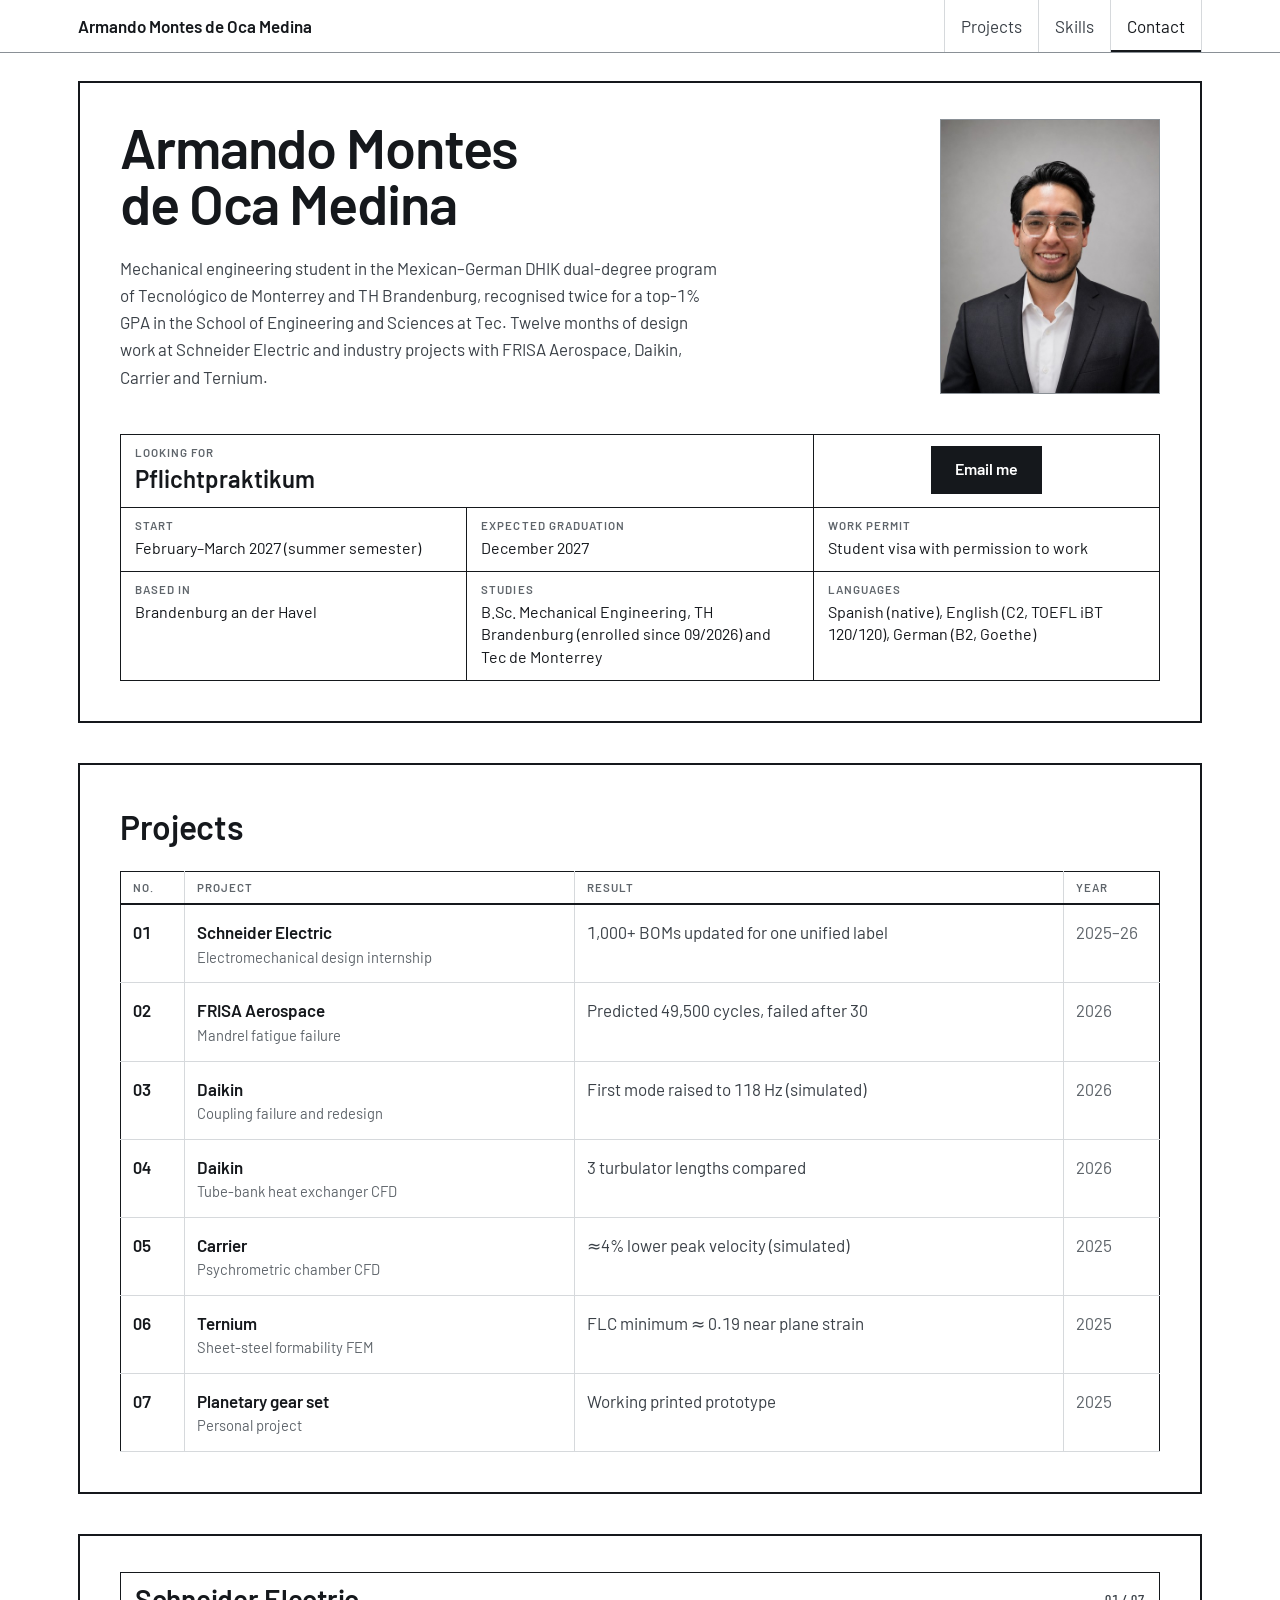
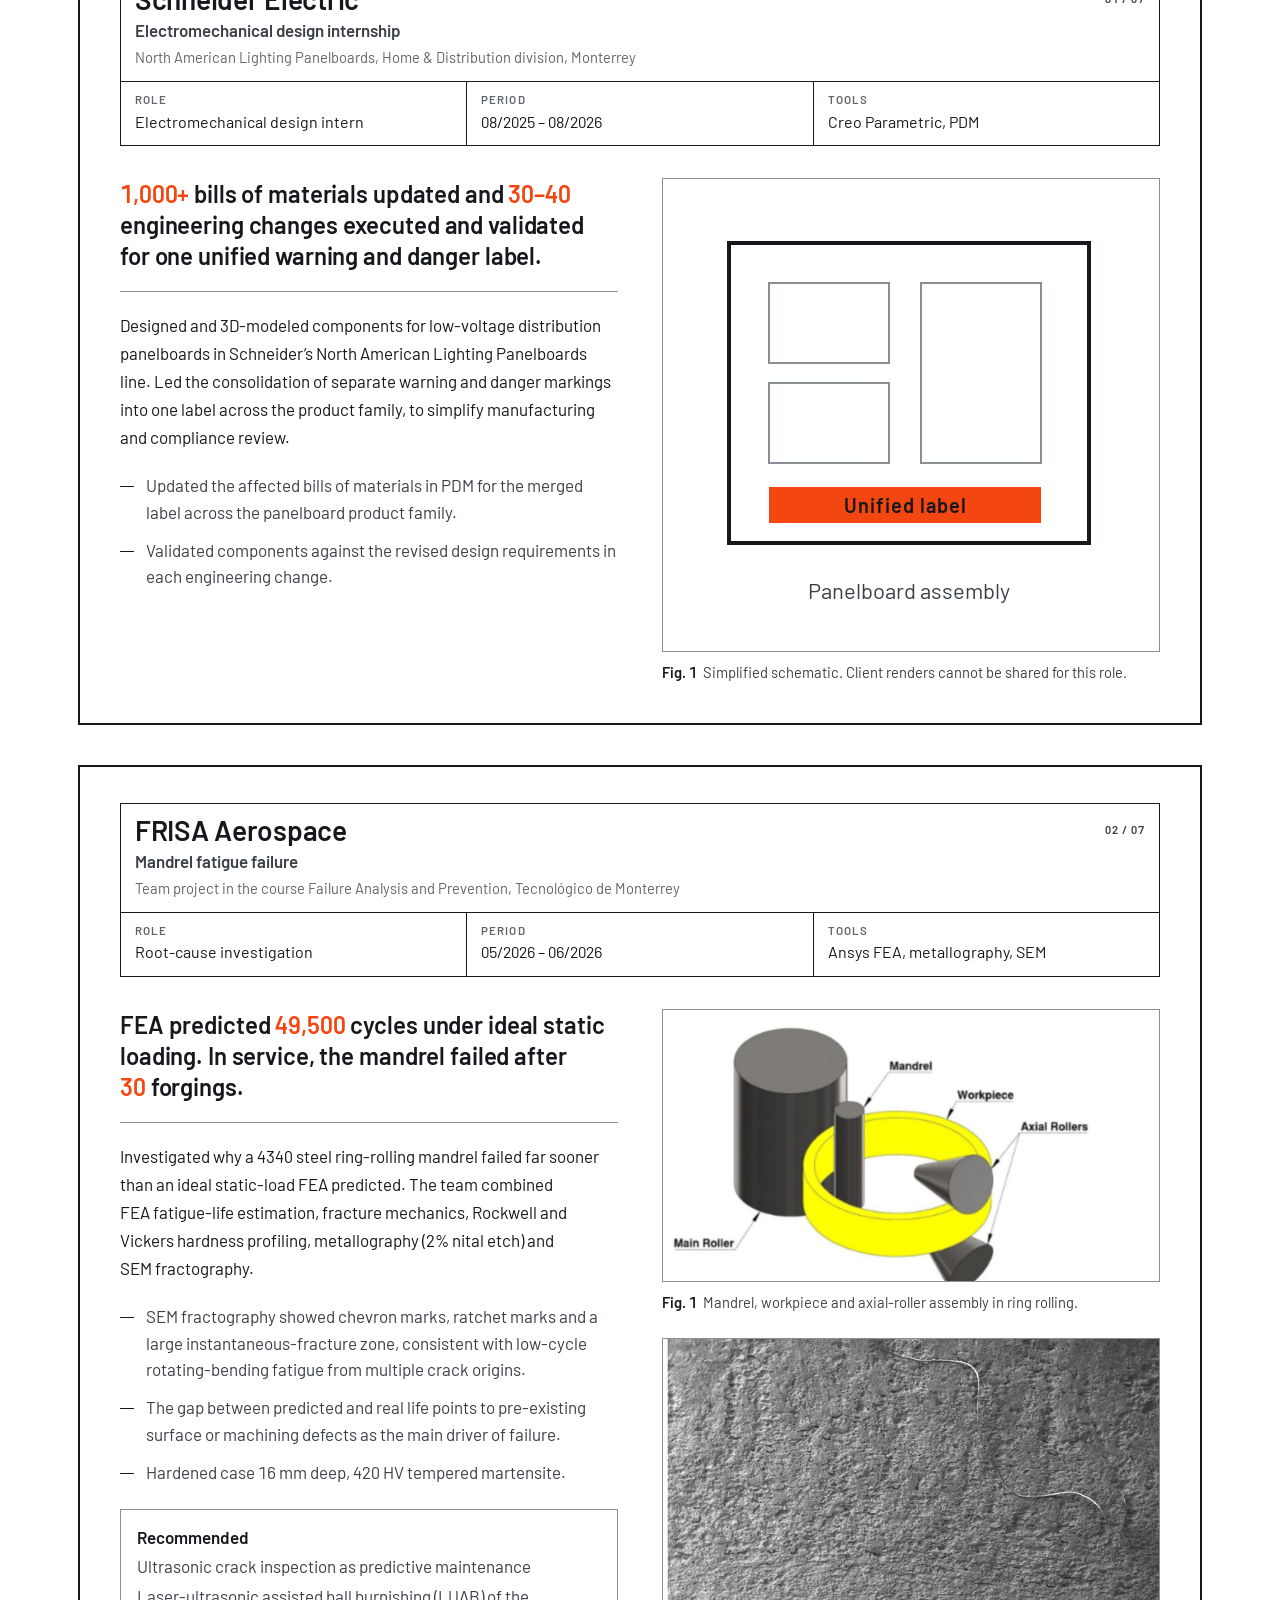
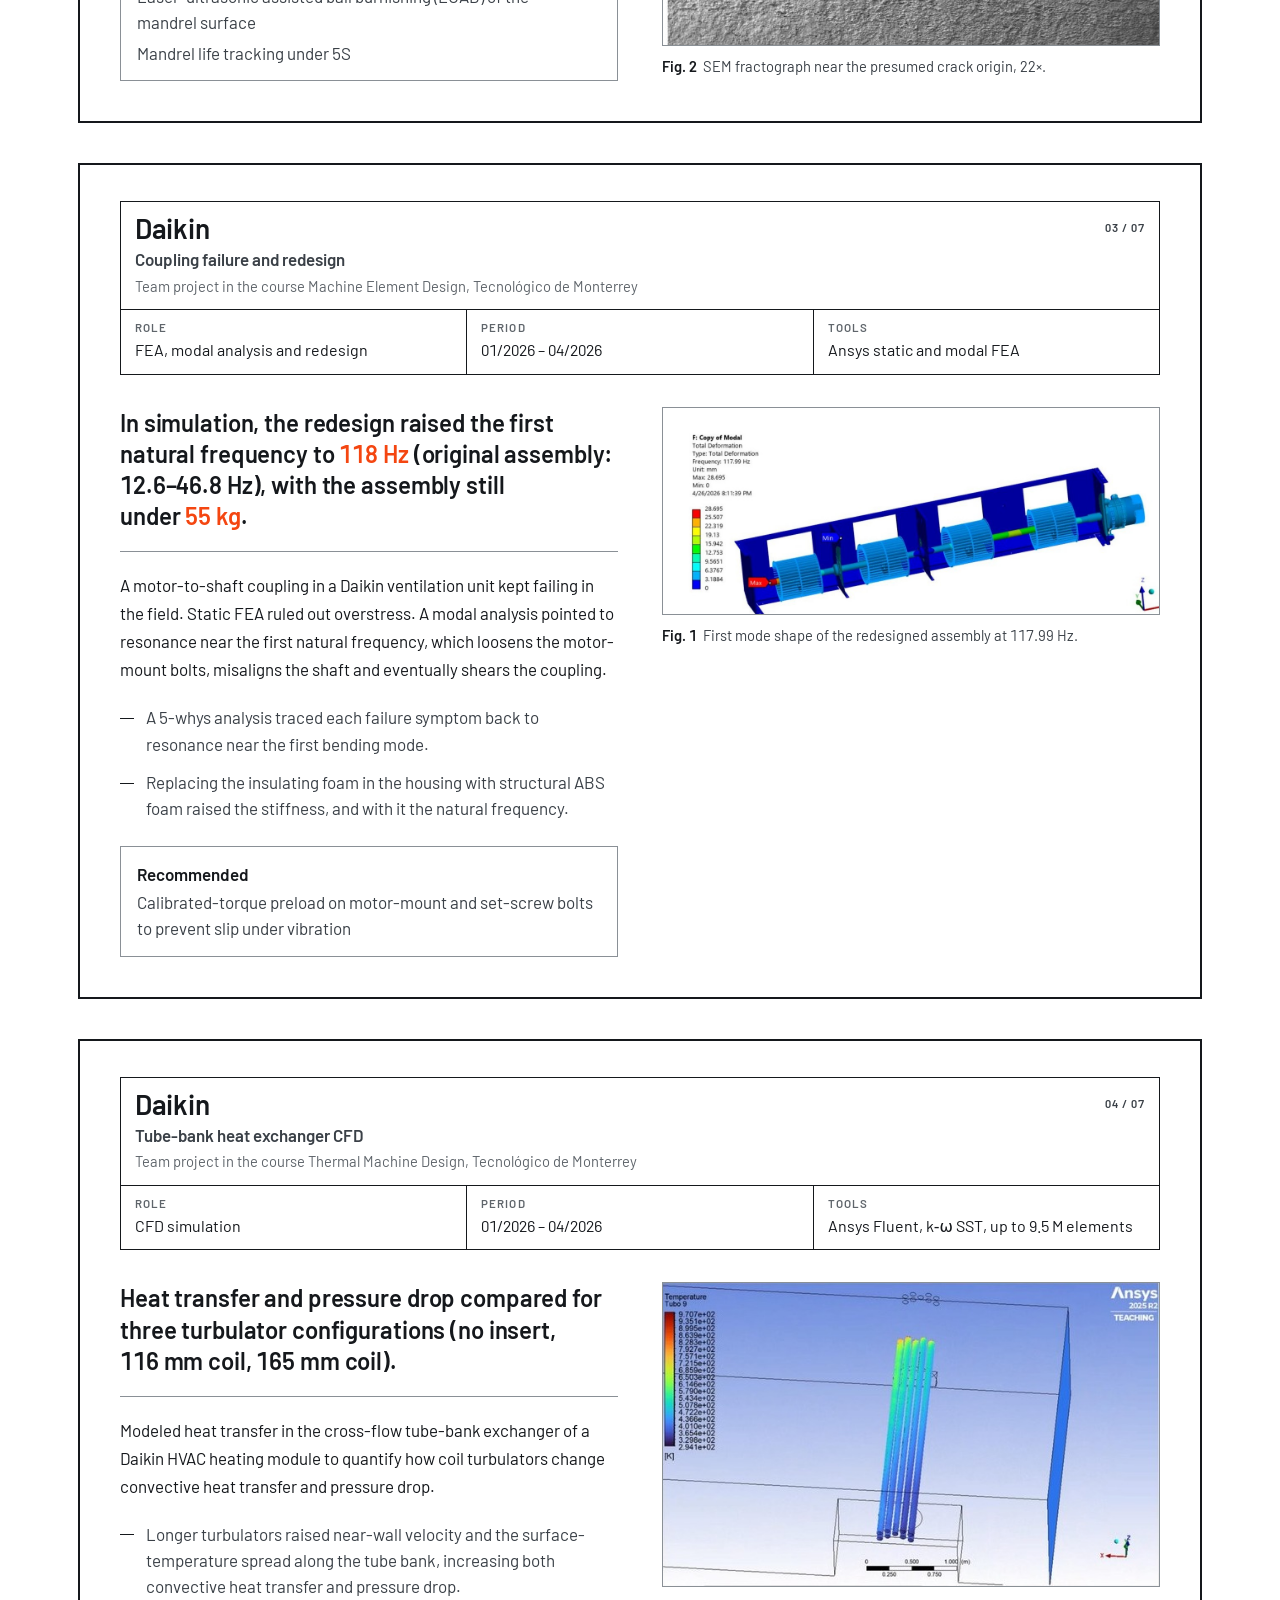
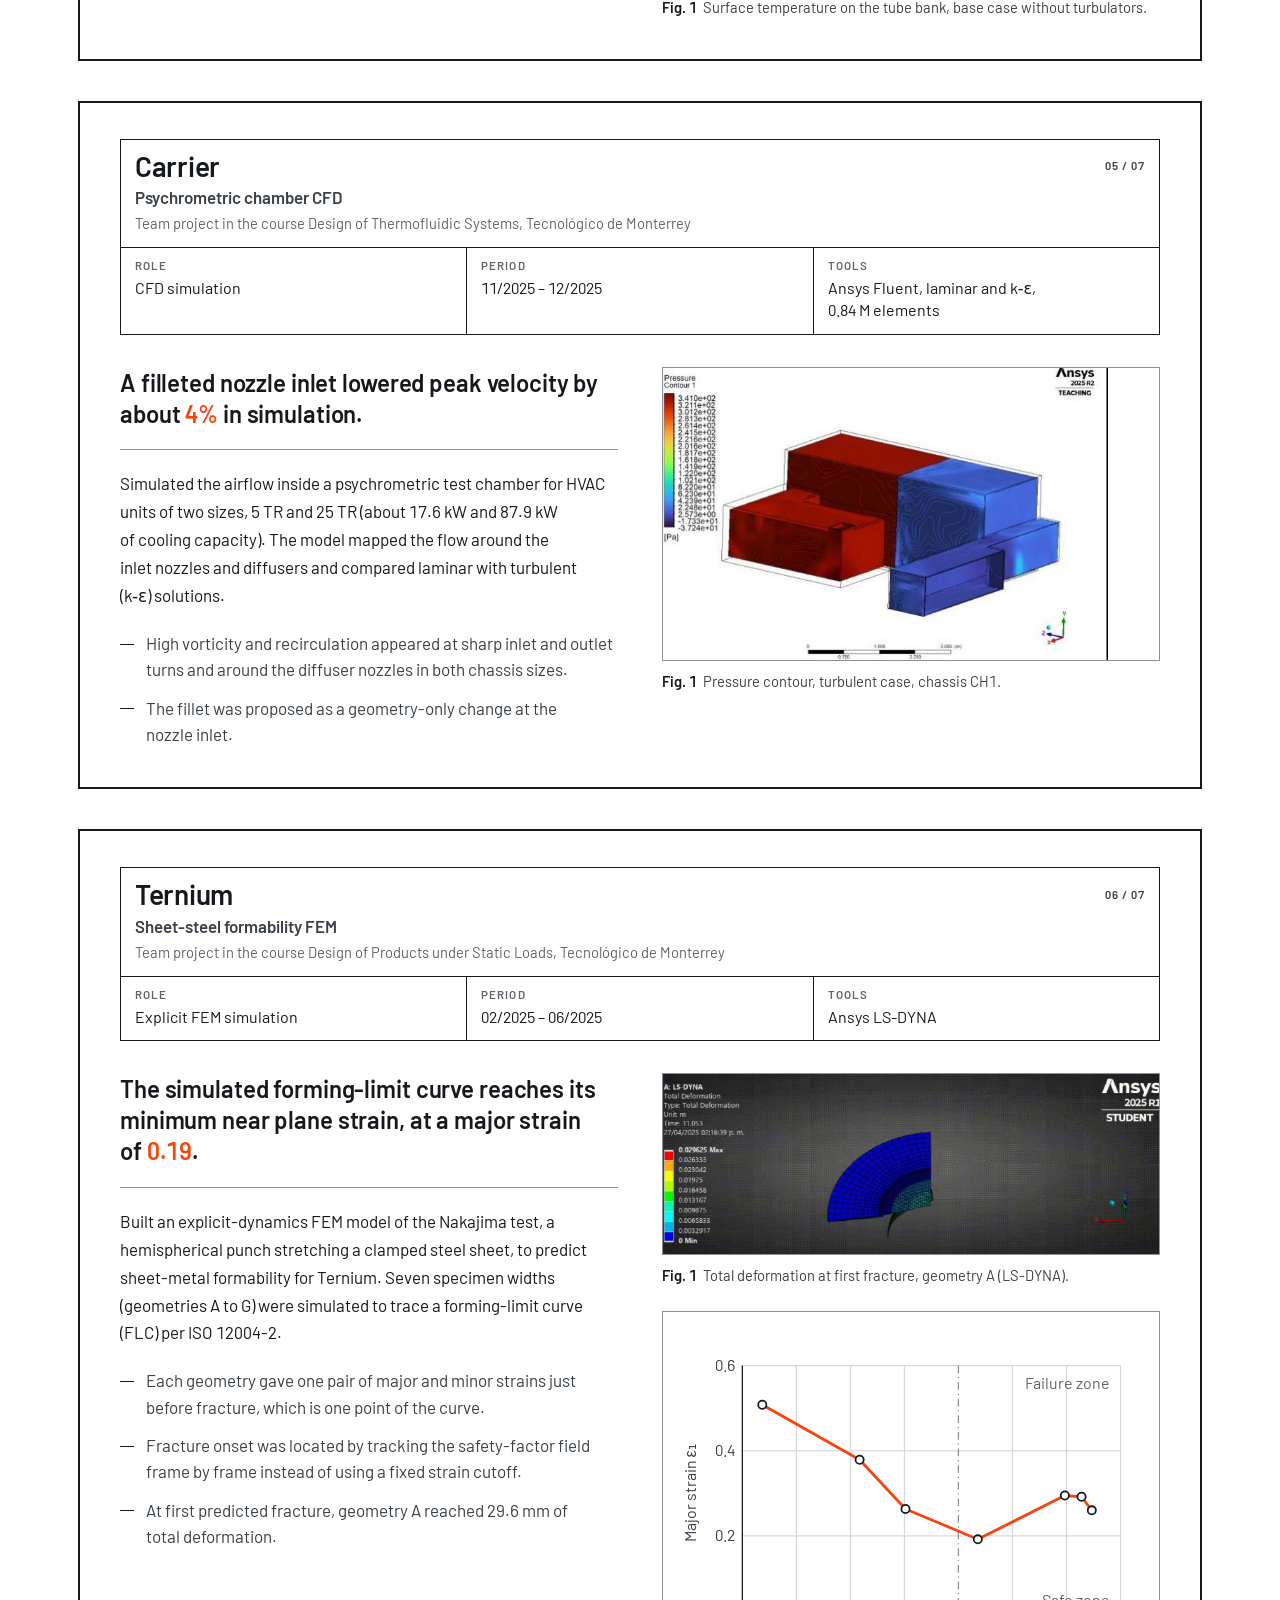
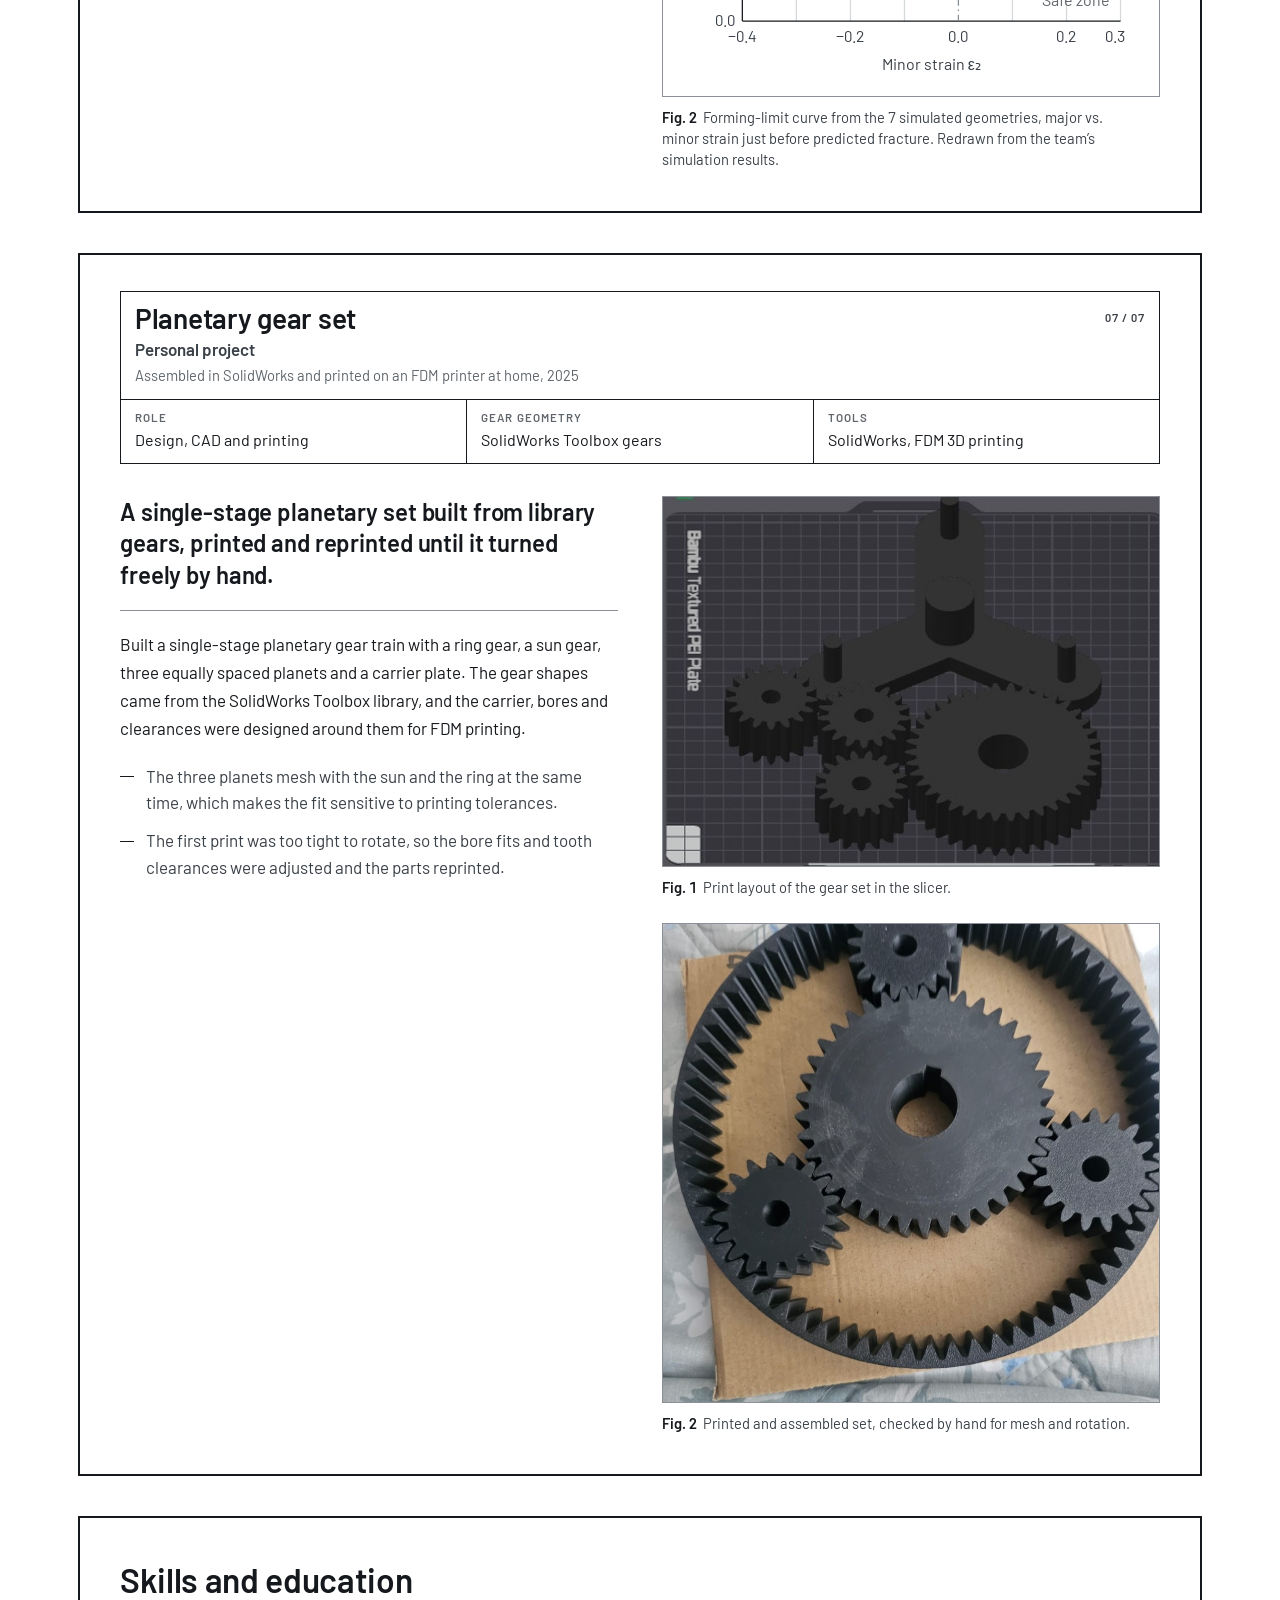
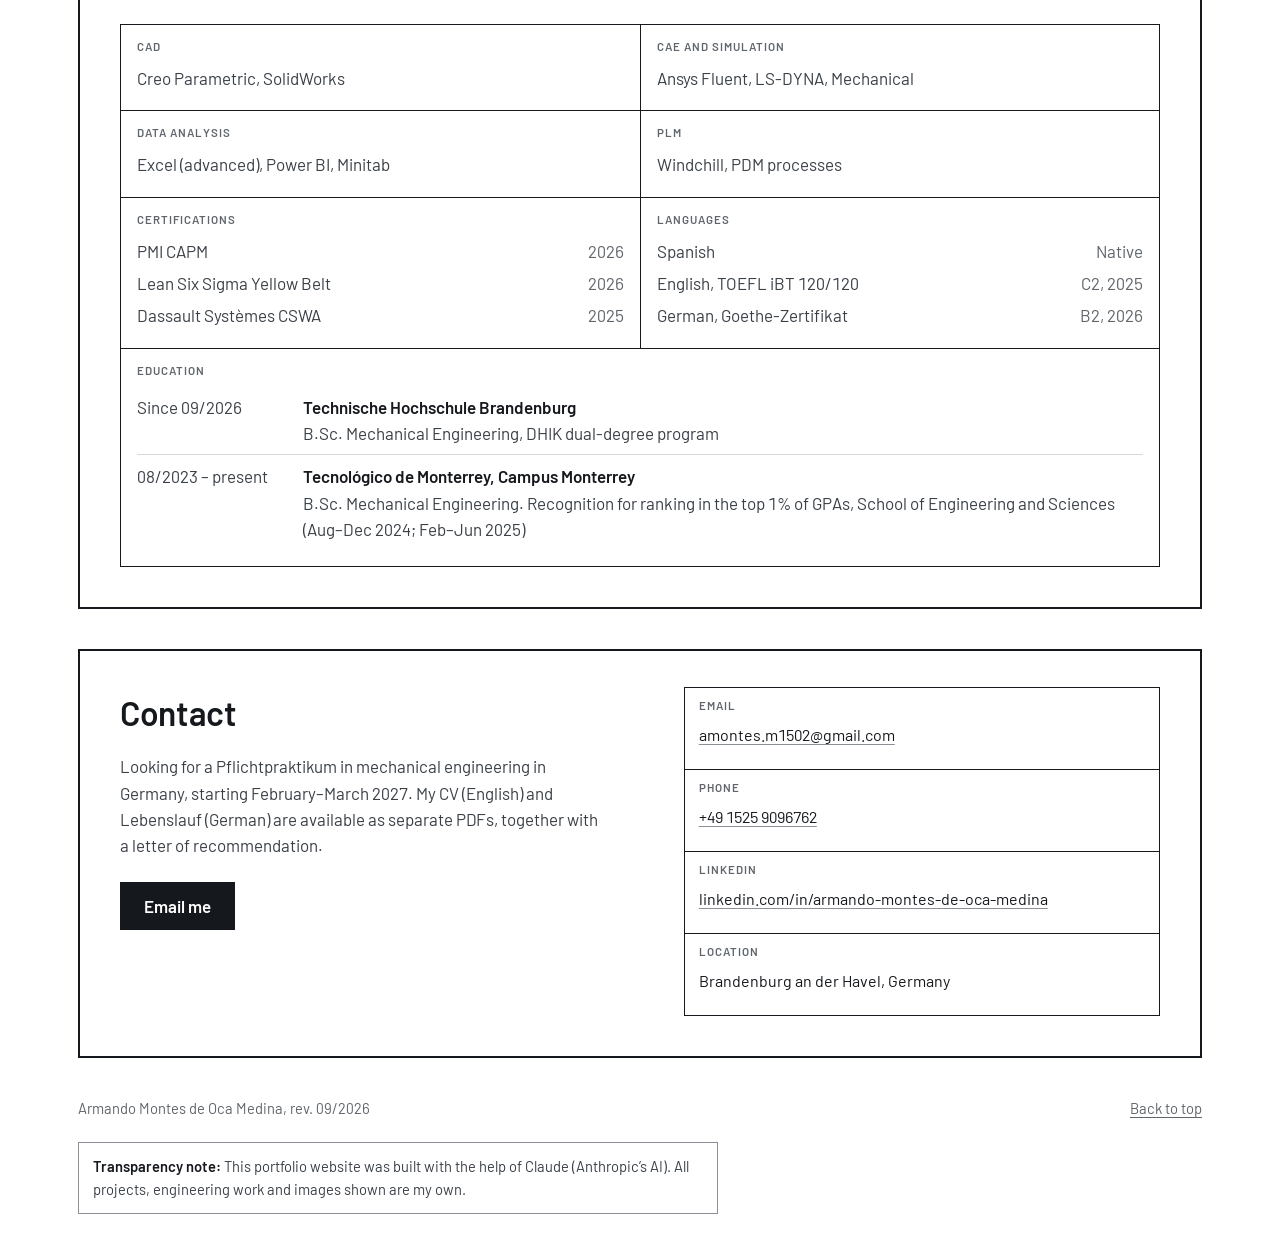
==== index.html @ f03378e5 "Update and rename Armando_Montes_Portfolio.html to index.html" ====
<!DOCTYPE html>
<html lang="en">
<head>
<meta charset="utf-8">
<meta name="viewport" content="width=device-width, initial-scale=1, viewport-fit=cover">
<title>Armando Montes de Oca Medina · Mechanical Engineering Portfolio</title>
<meta name="description" content="Mechanical engineering portfolio: FEA, CFD and failure-analysis projects with Schneider Electric, FRISA Aerospace, Daikin, Carrier and Ternium.">
<style>
  /* Barlow (SIL Open Font License), latin subset embedded so the file renders offline. */
  @font-face{font-family:'Barlow'; font-style:normal; font-weight:400; font-display:swap; src:url([data-uri]) format('woff2'); unicode-range:U+0000-00FF, U+0131, U+0152-0153, U+02BB-02BC, U+02C6, U+02DA, U+02DC, U+0304, U+0308, U+0329, U+2000-206F, U+20AC, U+2122, U+2191, U+2193, U+2212, U+2215, U+FEFF, U+FFFD;}
  @font-face{font-family:'Barlow'; font-style:normal; font-weight:600; font-display:swap; src:url([data-uri]) format('woff2'); unicode-range:U+0000-00FF, U+0131, U+0152-0153, U+02BB-02BC, U+02C6, U+02DA, U+02DC, U+0304, U+0308, U+0329, U+2000-206F, U+20AC, U+2122, U+2191, U+2193, U+2212, U+2215, U+FEFF, U+FFFD;}
  :root{
    --paper:#ffffff;
    --ink:#15181c;
    --ink-2:#3a4047;
    --ink-3:#5f656b;
    --line:#8a9096;
    --hair:#d6d9dc;
    --signal:#f44611;
    --on-signal:#15181c;
    --font:'Barlow', 'Segoe UI', system-ui, -apple-system, sans-serif;
    --thick:2px;
    --thin:1px;
  }
  @media (prefers-color-scheme: dark){
    :root:not([data-theme="light"]){
      color-scheme:dark;
      --paper:#111417; --ink:#e9ebed; --ink-2:#c3c8cc; --ink-3:#9aa1a7;
      --line:#6c737a; --hair:#2b3035; --signal:#ff6b3d;
    }
    :root:not([data-theme="light"]) .view .frame img{filter:brightness(.88);}
  }
  :root[data-theme="dark"]{
    color-scheme:dark;
    --paper:#111417; --ink:#e9ebed; --ink-2:#c3c8cc; --ink-3:#9aa1a7;
    --line:#6c737a; --hair:#2b3035; --signal:#ff6b3d;
  }
  :root[data-theme="dark"] .view .frame img{filter:brightness(.88);}

  *{box-sizing:border-box;}
  html{scroll-behavior:smooth; scrollbar-color:var(--line) var(--paper); accent-color:var(--ink); caret-color:var(--ink);}
  @media (prefers-reduced-motion: reduce){ html{scroll-behavior:auto;} }
  body{
    margin:0; background:var(--paper); color:var(--ink);
    font-family:var(--font); font-size:17px; line-height:1.55;
    font-variant-numeric:lining-nums tabular-nums;
    -webkit-font-smoothing:antialiased;
  }
  img{max-width:100%; display:block; height:auto;}
  a{color:inherit; text-decoration-thickness:1px; text-underline-offset:3px;}
  a:focus-visible{outline:var(--thick) solid var(--ink); outline-offset:3px;}
  ::selection{background:var(--ink); color:var(--paper);}
  h1,h2,h3{margin:0; font-weight:600; text-wrap:balance;}
  p, ul, ol, dl, dd, figure{margin:0;}
  p, li, dd, figcaption{text-wrap:pretty;}
  ul, ol{padding:0; list-style:none;}

  .wrap{max-width:1180px; margin:0 auto; padding-inline:28px;}
  @media (max-width:560px){ .wrap{padding-inline:14px;} }

  /* The one uppercase role: title-block field names. */
  .f{display:block; font-size:.72rem; font-weight:600; letter-spacing:.09em; text-transform:uppercase; color:var(--ink-3); line-height:1.3;}

  .vh{position:absolute; width:1px; height:1px; overflow:hidden; clip:rect(0 0 0 0); white-space:nowrap;}
  .skip{position:absolute; left:12px; top:-60px; z-index:50; padding:10px 14px; background:var(--ink); color:var(--paper); text-decoration:none;}
  .skip:focus{top:12px;}

  /* Header strip */
  .top{position:sticky; top:0; z-index:20; background:var(--paper); border-bottom:var(--thin) solid var(--line);}
  .top .wrap{display:flex; align-items:stretch; height:52px; gap:24px;}
  .brand{display:flex; align-items:center; font-weight:600; text-decoration:none; white-space:nowrap; min-width:0; overflow:hidden;}
  .top nav{margin-left:auto; display:flex;}
  .top nav a{display:flex; align-items:center; padding-inline:16px; border-left:var(--thin) solid var(--hair); text-decoration:none; color:var(--ink-2); box-shadow:inset 0 -2px 0 transparent; transition:box-shadow .2s, color .2s;}
  .top nav a:last-child{border-right:var(--thin) solid var(--hair);}
  .top nav a:hover{color:var(--ink);}
  .top nav a[aria-current]{color:var(--ink); box-shadow:inset 0 -2px 0 var(--ink);}
  @media (max-width:480px){ .brand{display:none;} .top nav{margin-left:0; width:100%;} .top nav a{flex:1; justify-content:center; padding-inline:6px;} }
  @media (prefers-reduced-motion: reduce){ .top nav a{transition:none;} }

  /* Sheet: the drawing frame every section sits in */
  .sheet{border:var(--thick) solid var(--ink); background:var(--paper); margin-top:40px; padding:36px 40px 40px; scroll-margin-top:68px;}
  @media (max-width:700px){ .sheet{padding:24px 18px 28px;} }

  /* Title block: ruled grid of fields */
  .tb{display:grid; border-top:var(--thin) solid var(--ink); border-left:var(--thin) solid var(--ink);}
  .tb > div, .tb .fields > div{padding:10px 14px 12px; border-right:var(--thin) solid var(--ink); border-bottom:var(--thin) solid var(--ink); min-width:0;}
  .tb dd{margin-top:4px; font-size:1rem; line-height:1.4; overflow-wrap:anywhere;}

  /* Hero sheet */
  .hero{margin-top:28px;}
  .hero-grid{display:grid; grid-template-columns:minmax(0,1fr) 220px; gap:48px; align-items:start;}
  .hero h1{font-size:clamp(2.2rem, 5vw, 3.5rem); line-height:1; letter-spacing:-.02em; max-width:15ch;}
  .hero .intro{margin-top:24px; max-width:60ch; font-size:1.06rem; line-height:1.6; color:var(--ink-2);}
  .portrait .frame{border:var(--thin) solid var(--line);}
  .portrait img{width:100%; aspect-ratio:4/5; object-fit:cover;}
  @media (max-width:760px){
    .hero-grid{grid-template-columns:1fr; gap:24px;}
    .portrait{order:-1; max-width:96px;}
  }
  .tb-hero{margin-top:40px; grid-template-columns:repeat(6, minmax(0,1fr));}
  .tb-hero .seek{grid-column:span 4;}
  .tb-hero .seek dd{font-size:1.5rem; font-weight:600; line-height:1.3;}
  .tb-hero .act{grid-column:span 2; display:flex; align-items:center; justify-content:center;}
  .tb-hero .act dd{margin:0;}
  .tb-hero .start, .tb-hero .grad, .tb-hero .permit{grid-column:span 2;}
  .tb-hero .studies, .tb-hero .lang, .tb-hero .based{grid-column:span 2;}
  @media (max-width:900px){
    .tb-hero{grid-template-columns:repeat(2, minmax(0,1fr));}
    .tb-hero > div{grid-column:span 1 !important;}
    .tb-hero .seek, .tb-hero .act, .tb-hero .studies, .tb-hero .lang, .tb-hero .permit{grid-column:span 2 !important;}
  }
  @media (max-width:760px){ .tb-hero{margin-top:24px;} .tb-hero .seek dd{font-size:1.06rem;} .hero .intro{margin-top:16px;} }

  .btn{display:inline-flex; align-items:center; justify-content:center; min-height:48px; padding:0 22px; border:var(--thick) solid var(--ink); background:var(--ink); color:var(--paper); font:inherit; font-weight:600; text-decoration:none; transition:background-color .2s, color .2s;}
  .btn:hover{background:var(--paper); color:var(--ink);}
  @media (prefers-reduced-motion: reduce){ .btn{transition:none;} }

  /* Project index */
  .sec-head{margin-bottom:18px;}
  .sec-head h2{font-size:clamp(1.6rem, 3.2vw, 2.1rem); letter-spacing:-.01em;}
  .parts{width:100%; border-collapse:collapse; border:var(--thin) solid var(--ink);}
  .parts th{text-align:left; padding:8px 12px; border-bottom:var(--thick) solid var(--ink); border-right:var(--thin) solid var(--hair); vertical-align:bottom;}
  .parts th.f{display:table-cell;}
  .parts td{padding:0; border-bottom:var(--thin) solid var(--hair); border-right:var(--thin) solid var(--hair); vertical-align:top;}
  .parts th:last-child, .parts td:last-child{border-right:0;}
  .parts td a{display:block; padding:14px 12px; text-decoration:none; height:100%;}
  .parts tbody tr{position:relative;}
  .parts td > span{display:block; padding:14px 12px;}
  .parts .proj a::after{content:""; position:absolute; inset:0;}
  .parts .pos{width:64px; font-weight:600;}
  .parts .res{color:var(--ink-2);}
  .parts .yr{width:96px; color:var(--ink-3); white-space:nowrap;}
  .parts tbody tr{transition:background-color .15s;}
  .parts tbody tr:hover, .parts tbody tr:focus-within{background:var(--hair);}
  .parts .proj a{font-weight:600;}
  .parts .proj small{display:block; font-weight:400; color:var(--ink-3); font-size:.92rem;}
  @media (max-width:700px){
    .parts thead{display:none;}
    .parts, .parts tbody, .parts td{display:block; width:auto;}
    .parts tr{display:grid; grid-template-columns:44px minmax(0,1fr) auto; border-bottom:var(--thin) solid var(--hair);}
    .parts td{border:0;}
    .parts .pos{grid-row:span 2;}
    .parts .proj{grid-column:2;}
    .parts .yr{grid-column:3; grid-row:1; width:auto;}
    .parts .res{grid-column:2 / 4; grid-row:2;}
    .parts td a, .parts td > span{padding:10px 12px 2px;}
    .parts .res > span{padding:0 12px 10px;}
  }
  @media (prefers-reduced-motion: reduce){ .parts tbody tr{transition:none;} }

  /* Project sheet */
  .p-tb{grid-template-columns:minmax(0,1fr);}
  .p-tb h3{font-size:clamp(1.35rem, 2.4vw, 1.75rem); line-height:1.15; letter-spacing:-.01em;}
  .p-tb .topic{margin-top:2px; font-size:1.06rem; font-weight:600; color:var(--ink-2);}
  .p-tb .ctx{margin-top:2px; color:var(--ink-3); font-size:.92rem;}
  .p-tb .title-cell{position:relative; padding-right:96px;}
  .sheet-no{position:absolute; top:4px; right:6px; display:inline-flex; align-items:center; min-height:44px; padding-inline:8px; font-size:.72rem; font-weight:600; letter-spacing:.09em; color:var(--ink-2); text-decoration:none;}
  .sheet-no:hover{color:var(--ink); text-decoration:underline;}
  .p-tb .fields{display:grid; grid-template-columns:repeat(3, minmax(0,1fr));}
  @media (max-width:760px){ .p-tb .fields{grid-template-columns:repeat(2, minmax(0,1fr));} .p-tb .fields > div:last-child{grid-column:span 2;} }

  .p-body{margin-top:32px; display:grid; grid-template-columns:minmax(0,1fr) minmax(0,1fr); gap:44px; align-items:start;}
  @media (max-width:900px){ .p-body{grid-template-columns:1fr; gap:28px;} }

  .result{font-size:1.5rem; line-height:1.3; font-weight:600; letter-spacing:-.005em; padding-bottom:20px; border-bottom:var(--thin) solid var(--line);}
  .result .val{color:var(--signal);}
  .lead{margin-top:20px; font-size:1.06rem; line-height:1.65; max-width:62ch;}
  .findings{margin-top:20px; display:flex; flex-direction:column; gap:12px; max-width:62ch;}
  .findings li{position:relative; padding-left:26px; color:var(--ink-2);}
  .findings li::before{content:""; position:absolute; left:0; top:.8em; width:14px; border-top:var(--thin) solid var(--ink);}
  .rec{margin-top:24px; padding:14px 16px; border:var(--thin) solid var(--line); color:var(--ink-2); max-width:62ch;}
  .rec strong{display:block; color:var(--ink); font-weight:600; margin-bottom:2px;}
  .rec li + li{margin-top:4px;}

  .views{display:grid; gap:24px;}
  .view .frame{border:var(--thin) solid var(--line); background:var(--paper);}
  .view figcaption{margin-top:10px; font-size:.92rem; color:var(--ink-2); line-height:1.45;}
  .view figcaption b{font-weight:600; color:var(--ink); margin-right:6px;}
  .drawing{padding:28px 18px 16px; display:flex; justify-content:center;}
  .drawing svg{width:100%; height:auto; max-width:460px;}

  /* Skills sheet */
  .spec{display:grid; grid-template-columns:repeat(2, minmax(0,1fr)); min-width:0; border-top:var(--thin) solid var(--ink); border-left:var(--thin) solid var(--ink);}
  .spec > section{padding:14px 16px 16px; border-right:var(--thin) solid var(--ink); border-bottom:var(--thin) solid var(--ink);}
  .spec h3{margin-bottom:8px;}
  .spec li{display:flex; justify-content:space-between; gap:16px; padding-block:3px; color:var(--ink-2);}
  .spec li span:last-child:not(:first-child){color:var(--ink-3); white-space:nowrap;}
  .spec .wide{grid-column:span 2;}
  .edu li{display:grid; grid-template-columns:150px 1fr; gap:16px; padding-block:8px; border-top:var(--thin) solid var(--hair);}
  .edu li:first-child{border-top:0;}
  .edu b{display:block; color:var(--ink); font-weight:600;}
  .spec .edu li span:last-child{white-space:normal; color:var(--ink-2);}
  @media (max-width:700px){ .spec{grid-template-columns:minmax(0,1fr);} .spec .wide{grid-column:span 1;} .edu li{grid-template-columns:1fr; gap:2px;} }

  /* Contact sheet */
  .contact{display:grid; grid-template-columns:minmax(0,1.1fr) minmax(0,1fr); gap:40px; align-items:start;}
  @media (max-width:760px){ .contact{grid-template-columns:1fr; gap:28px;} }
  .contact h2{font-size:clamp(1.6rem, 3.2vw, 2.1rem); letter-spacing:-.01em;}
  .contact p{margin-top:14px; max-width:48ch; color:var(--ink-2); font-size:1.06rem;}
  .contact .btn{margin-top:24px;}
  .contact .tb{grid-template-columns:1fr;}
  .contact .tb a{display:inline-flex; align-items:center; min-height:44px; text-decoration:underline; text-decoration-color:var(--line);}
  .contact .tb a:hover{text-decoration-color:currentColor;}
  .contact .tb dd{margin-top:0; min-height:44px; display:flex; align-items:center;}

  .foot{margin-block:28px 40px; font-size:.92rem; color:var(--ink-3);}
  .foot-row{display:flex; flex-wrap:wrap; justify-content:space-between; align-items:center; gap:8px 24px;}
  .foot a{display:inline-flex; align-items:center; min-height:44px;}
  .foot .note{margin-top:12px; max-width:80ch; padding:12px 14px; border:var(--thin) solid var(--line); color:var(--ink-2);}
  .foot .note b{color:var(--ink);}
  @media (max-width:700px){ .foot{padding-inline:20px;} }

  @media print{
    :root, :root[data-theme="dark"]{ color-scheme:light; --paper:#fff; --ink:#000; --ink-2:#222; --ink-3:#555; --line:#777; --hair:#bbb; --signal:#c2360a; }
    .view .frame img{filter:none !important;}
    @page{size:A4; margin:12mm;}
    body{font-size:10pt;}
    .top, .skip, .btn, .foot a{display:none !important;}
    .wrap{padding-inline:0; max-width:none;}
    .sheet{margin-top:0; break-before:page;}
    .hero{break-before:auto;}
    .view, .result, .tb, .parts tr, .spec > section{break-inside:avoid;}
  }
</style>
</head>
<body>
<a class="skip" href="#main">Skip to content</a>

<header class="top">
  <div class="wrap">
    <a class="brand" href="#top">Armando Montes de Oca Medina</a>
    <nav aria-label="Sections">
      <a href="#projects">Projects</a>
      <a href="#skills">Skills</a>
      <a href="#contact">Contact</a>
    </nav>
  </div>
</header>

<main id="main" class="wrap">

  <section class="sheet hero" id="top" aria-labelledby="name">
    <div class="hero-grid">
      <div>
        <h1 id="name">Armando Montes de Oca Medina</h1>
        <p class="intro">Mechanical engineering student in the Mexican–German DHIK dual-degree program of Tecnológico de Monterrey and TH Brandenburg, recognised twice for a top-1% GPA in the School of Engineering and Sciences at Tec. Twelve months of design work at Schneider Electric and industry projects with FRISA Aerospace, Daikin, Carrier and Ternium.</p>
      </div>
      <figure class="portrait">
        <div class="frame"><img src="[data-uri]" alt="Portrait of Armando Montes de Oca Medina"></div>
      </figure>
    </div>

    <dl class="tb tb-hero">
      <div class="seek"><dt class="f">Looking for</dt><dd>Pflichtpraktikum</dd></div>
      <div class="act"><dt class="vh">Contact</dt><dd><a class="btn" href="mailto:amontes.m1502@gmail.com?subject=Pflichtpraktikum%202027%20%E2%80%93%20Armando%20Montes%20de%20Oca%20Medina">Email me</a></dd></div>
      <div class="start"><dt class="f">Start</dt><dd>February–March 2027 (summer semester)</dd></div>
      <div class="grad"><dt class="f">Expected graduation</dt><dd>December 2027</dd></div>
      <div class="permit"><dt class="f">Work permit</dt><dd>Student visa with permission to work</dd></div>
      <div class="based"><dt class="f">Based in</dt><dd>Brandenburg an der Havel</dd></div>
      <div class="studies"><dt class="f">Studies</dt><dd>B.Sc. Mechanical Engineering, TH Brandenburg (enrolled since 09/2026) and Tec de Monterrey</dd></div>
      <div class="lang"><dt class="f">Languages</dt><dd>Spanish (native), English (C2, TOEFL iBT 120/120), German (B2, Goethe)</dd></div>
    </dl>
  </section>

  <section class="sheet" id="projects" aria-labelledby="projects-h">
    <div class="sec-head"><h2 id="projects-h">Projects</h2></div>
    <table class="parts">
      <thead><tr><th class="f">No.</th><th class="f">Project</th><th class="f">Result</th><th class="f">Year</th></tr></thead>
      <tbody>
        <tr><td class="pos"><span>01</span></td><td class="proj"><a href="#schneider">Schneider Electric<small>Electromechanical design internship</small></a></td><td class="res"><span>1,000+ BOMs updated for one unified label</span></td><td class="yr"><span>2025–26</span></td></tr>
        <tr><td class="pos"><span>02</span></td><td class="proj"><a href="#frisa">FRISA Aerospace<small>Mandrel fatigue failure</small></a></td><td class="res"><span>Predicted 49,500 cycles, failed after 30</span></td><td class="yr"><span>2026</span></td></tr>
        <tr><td class="pos"><span>03</span></td><td class="proj"><a href="#daikin-coupling">Daikin<small>Coupling failure and redesign</small></a></td><td class="res"><span>First mode raised to 118&nbsp;Hz (simulated)</span></td><td class="yr"><span>2026</span></td></tr>
        <tr><td class="pos"><span>04</span></td><td class="proj"><a href="#daikin-hx">Daikin<small>Tube-bank heat exchanger CFD</small></a></td><td class="res"><span>3 turbulator lengths compared</span></td><td class="yr"><span>2026</span></td></tr>
        <tr><td class="pos"><span>05</span></td><td class="proj"><a href="#carrier">Carrier<small>Psychrometric chamber CFD</small></a></td><td class="res"><span>≈4% lower peak velocity (simulated)</span></td><td class="yr"><span>2025</span></td></tr>
        <tr><td class="pos"><span>06</span></td><td class="proj"><a href="#ternium">Ternium<small>Sheet-steel formability FEM</small></a></td><td class="res"><span>FLC minimum ≈ 0.19 near plane strain</span></td><td class="yr"><span>2025</span></td></tr>
        <tr><td class="pos"><span>07</span></td><td class="proj"><a href="#gears">Planetary gear set<small>Personal project</small></a></td><td class="res"><span>Working printed prototype</span></td><td class="yr"><span>2025</span></td></tr>
      </tbody>
    </table>
  </section>

  <article class="sheet project" id="schneider">
    <div class="tb p-tb">
      <div class="title-cell"><a class="sheet-no" href="#projects" aria-label="Project 1 of 7, back to the project list">01 / 07</a><h3>Schneider Electric</h3><p class="topic">Electromechanical design internship</p><p class="ctx">North American Lighting Panelboards, Home &amp; Distribution division, Monterrey</p></div>
      <dl class="fields">
        <div><dt class="f">Role</dt><dd>Electromechanical design intern</dd></div>
        <div><dt class="f">Period</dt><dd>08/2025 – 08/2026</dd></div>
        <div><dt class="f">Tools</dt><dd>Creo Parametric, PDM</dd></div>
      </dl>
    </div>
    <div class="p-body">
      <div>
        <p class="result"><span class="val">1,000+</span> bills of materials updated and <span class="val">30–40</span> engineering changes executed and validated for one unified warning and danger label.</p>
        <p class="lead">Designed and 3D-modeled components for low-voltage distribution panelboards in Schneider’s North American Lighting Panelboards line. Led the consolidation of separate warning and danger markings into one label across the product family, to simplify manufacturing and compliance review.</p>
        <ul class="findings">
          <li>Updated the affected bills of materials in PDM for the merged label across the panelboard product family.</li>
          <li>Validated components against the revised design requirements in each engineering change.</li>
        </ul>
      </div>
      <div class="views">
        <figure class="view">
          <div class="frame drawing">
            <svg viewBox="0 0 230 214" role="img" aria-label="Simplified schematic of a panelboard assembly with one unified label">
              <rect x="24" y="18" width="180" height="150" fill="none" stroke="var(--ink)" stroke-width="2"/>
              <rect x="44" y="38" width="60" height="40" fill="none" stroke="var(--line)" stroke-width="1"/>
              <rect x="44" y="88" width="60" height="40" fill="none" stroke="var(--line)" stroke-width="1"/>
              <rect x="120" y="38" width="60" height="90" fill="none" stroke="var(--line)" stroke-width="1"/>
              <rect x="44" y="140" width="136" height="18" fill="var(--signal)"/>
              <text x="112" y="153" text-anchor="middle" font-family="Barlow, Segoe UI, sans-serif" font-size="10" font-weight="600" fill="var(--on-signal)" letter-spacing=".5">Unified label</text>
              <text x="114" y="196" text-anchor="middle" font-family="Barlow, Segoe UI, sans-serif" font-size="11" fill="var(--ink-2)">Panelboard assembly</text>
            </svg>
          </div>
          <figcaption><b>Fig. 1</b>Simplified schematic. Client renders cannot be shared for this role.</figcaption>
        </figure>
      </div>
    </div>
  </article>

  <article class="sheet project" id="frisa">
    <div class="tb p-tb">
      <div class="title-cell"><a class="sheet-no" href="#projects" aria-label="Project 2 of 7, back to the project list">02 / 07</a><h3>FRISA Aerospace</h3><p class="topic">Mandrel fatigue failure</p><p class="ctx">Team project in the course Failure Analysis and Prevention, Tecnológico de Monterrey</p></div>
      <dl class="fields">
        <div><dt class="f">Role</dt><dd>Root-cause investigation</dd></div>
        <div><dt class="f">Period</dt><dd>05/2026 – 06/2026</dd></div>
        <div><dt class="f">Tools</dt><dd>Ansys FEA, metallography, SEM</dd></div>
      </dl>
    </div>
    <div class="p-body">
      <div>
        <p class="result">FEA predicted <span class="val">49,500</span> cycles under ideal static loading. In service, the mandrel failed after <span class="val">30</span> forgings.</p>
        <p class="lead">Investigated why a 4340 steel ring-rolling mandrel failed far sooner than an ideal static-load FEA predicted. The team combined FEA fatigue-life estimation, fracture mechanics, Rockwell and Vickers hardness profiling, metallography (2% nital etch) and SEM fractography.</p>
        <ul class="findings">
          <li>SEM fractography showed chevron marks, ratchet marks and a large instantaneous-fracture zone, consistent with low-cycle rotating-bending fatigue from multiple crack origins.</li>
          <li>The gap between predicted and real life points to pre-existing surface or machining defects as the main driver of failure.</li>
          <li>Hardened case 16&nbsp;mm deep, 420 HV tempered martensite.</li>
        </ul>
        <div class="rec"><strong>Recommended</strong><ul><li>Ultrasonic crack inspection as predictive maintenance</li><li>Laser-ultrasonic assisted ball burnishing (LUAB) of the mandrel surface</li><li>Mandrel life tracking under 5S</li></ul></div>
      </div>
      <div class="views">
        <figure class="view"><div class="frame"><img src="[data-uri]" alt="Diagram of the ring-rolling mandrel, workpiece and axial rollers"></div><figcaption><b>Fig. 1</b>Mandrel, workpiece and axial-roller assembly in ring rolling.</figcaption></figure>
        <figure class="view"><div class="frame"><img src="[data-uri]" alt="SEM micrograph of the fracture surface near the crack origin"></div><figcaption><b>Fig. 2</b>SEM fractograph near the presumed crack origin, 22×.</figcaption></figure>
      </div>
    </div>
  </article>

  <article class="sheet project" id="daikin-coupling">
    <div class="tb p-tb">
      <div class="title-cell"><a class="sheet-no" href="#projects" aria-label="Project 3 of 7, back to the project list">03 / 07</a><h3>Daikin</h3><p class="topic">Coupling failure and redesign</p><p class="ctx">Team project in the course Machine Element Design, Tecnológico de Monterrey</p></div>
      <dl class="fields">
        <div><dt class="f">Role</dt><dd>FEA, modal analysis and redesign</dd></div>
        <div><dt class="f">Period</dt><dd>01/2026 – 04/2026</dd></div>
        <div><dt class="f">Tools</dt><dd>Ansys static and modal FEA</dd></div>
      </dl>
    </div>
    <div class="p-body">
      <div>
        <p class="result">In simulation, the redesign raised the first natural frequency to <span class="val">118&nbsp;Hz</span> (original assembly: 12.6–46.8&nbsp;Hz), with the assembly still under <span class="val">55&nbsp;kg</span>.</p>
        <p class="lead">A motor-to-shaft coupling in a Daikin ventilation unit kept failing in the field. Static FEA ruled out overstress. A modal analysis pointed to resonance near the first natural frequency, which loosens the motor-mount bolts, misaligns the shaft and eventually shears the coupling.</p>
        <ul class="findings">
          <li>A 5-whys analysis traced each failure symptom back to resonance near the first bending mode.</li>
          <li>Replacing the insulating foam in the housing with structural ABS foam raised the stiffness, and with it the natural frequency.</li>
        </ul>
        <div class="rec"><strong>Recommended</strong><ul><li>Calibrated-torque preload on motor-mount and set-screw bolts to prevent slip under vibration</li></ul></div>
      </div>
      <div class="views">
        <figure class="view"><div class="frame"><img src="[data-uri]" alt="FEA total deformation of the redesigned assembly's first vibration mode"></div><figcaption><b>Fig. 1</b>First mode shape of the redesigned assembly at 117.99&nbsp;Hz.</figcaption></figure>
      </div>
    </div>
  </article>

  <article class="sheet project" id="daikin-hx">
    <div class="tb p-tb">
      <div class="title-cell"><a class="sheet-no" href="#projects" aria-label="Project 4 of 7, back to the project list">04 / 07</a><h3>Daikin</h3><p class="topic">Tube-bank heat exchanger CFD</p><p class="ctx">Team project in the course Thermal Machine Design, Tecnológico de Monterrey</p></div>
      <dl class="fields">
        <div><dt class="f">Role</dt><dd>CFD simulation</dd></div>
        <div><dt class="f">Period</dt><dd>01/2026 – 04/2026</dd></div>
        <div><dt class="f">Tools</dt><dd>Ansys Fluent, k‑ω SST, up to 9.5 M elements</dd></div>
      </dl>
    </div>
    <div class="p-body">
      <div>
        <p class="result">Heat transfer and pressure drop compared for three turbulator configurations (no insert, 116&nbsp;mm coil, 165&nbsp;mm coil).</p>
        <p class="lead">Modeled heat transfer in the cross-flow tube-bank exchanger of a Daikin HVAC heating module to quantify how coil turbulators change convective heat transfer and pressure drop.</p>
        <ul class="findings">
          <li>Longer turbulators raised near-wall velocity and the surface-temperature spread along the tube bank, increasing both convective heat transfer and pressure drop.</li>
        </ul>
      </div>
      <div class="views">
        <figure class="view"><div class="frame"><img src="[data-uri]" alt="Surface temperature on the tube bank, base case without turbulators"></div><figcaption><b>Fig. 1</b>Surface temperature on the tube bank, base case without turbulators.</figcaption></figure>
      </div>
    </div>
  </article>

  <article class="sheet project" id="carrier">
    <div class="tb p-tb">
      <div class="title-cell"><a class="sheet-no" href="#projects" aria-label="Project 5 of 7, back to the project list">05 / 07</a><h3>Carrier</h3><p class="topic">Psychrometric chamber CFD</p><p class="ctx">Team project in the course Design of Thermofluidic Systems, Tecnológico de Monterrey</p></div>
      <dl class="fields">
        <div><dt class="f">Role</dt><dd>CFD simulation</dd></div>
        <div><dt class="f">Period</dt><dd>11/2025 – 12/2025</dd></div>
        <div><dt class="f">Tools</dt><dd>Ansys Fluent, laminar and k‑ε, 0.84 M elements</dd></div>
      </dl>
    </div>
    <div class="p-body">
      <div>
        <p class="result">A filleted nozzle inlet lowered peak velocity by about <span class="val">4%</span> in simulation.</p>
        <p class="lead">Simulated the airflow inside a psychrometric test chamber for HVAC units of two sizes, 5&nbsp;TR and 25&nbsp;TR (about 17.6&nbsp;kW and 87.9&nbsp;kW of cooling capacity). The model mapped the flow around the inlet nozzles and diffusers and compared laminar with turbulent (k‑ε) solutions.</p>
        <ul class="findings">
          <li>High vorticity and recirculation appeared at sharp inlet and outlet turns and around the diffuser nozzles in both chassis sizes.</li>
          <li>The fillet was proposed as a geometry-only change at the nozzle inlet.</li>
        </ul>
      </div>
      <div class="views">
        <figure class="view"><div class="frame"><img src="[data-uri]" alt="Pressure contour of the turbulent airflow simulation, chassis 1"></div><figcaption><b>Fig. 1</b>Pressure contour, turbulent case, chassis CH1.</figcaption></figure>
      </div>
    </div>
  </article>

  <article class="sheet project" id="ternium">
    <div class="tb p-tb">
      <div class="title-cell"><a class="sheet-no" href="#projects" aria-label="Project 6 of 7, back to the project list">06 / 07</a><h3>Ternium</h3><p class="topic">Sheet-steel formability FEM</p><p class="ctx">Team project in the course Design of Products under Static Loads, Tecnológico de Monterrey</p></div>
      <dl class="fields">
        <div><dt class="f">Role</dt><dd>Explicit FEM simulation</dd></div>
        <div><dt class="f">Period</dt><dd>02/2025 – 06/2025</dd></div>
        <div><dt class="f">Tools</dt><dd>Ansys LS-DYNA</dd></div>
      </dl>
    </div>
    <div class="p-body">
      <div>
        <p class="result">The simulated forming-limit curve reaches its minimum near plane strain, at a major strain of <span class="val">0.19</span>.</p>
        <p class="lead">Built an explicit-dynamics FEM model of the Nakajima test, a hemispherical punch stretching a clamped steel sheet, to predict sheet-metal formability for Ternium. Seven specimen widths (geometries A to G) were simulated to trace a forming-limit curve (FLC) per ISO 12004-2.</p>
        <ul class="findings">
          <li>Each geometry gave one pair of major and minor strains just before fracture, which is one point of the curve.</li>
          <li>Fracture onset was located by tracking the safety-factor field frame by frame instead of using a fixed strain cutoff.</li>
          <li>At first predicted fracture, geometry A reached 29.6&nbsp;mm of total deformation.</li>
        </ul>
      </div>
      <div class="views">
        <figure class="view"><div class="frame"><img src="[data-uri]" alt="LS-DYNA total deformation contour at first fracture, specimen geometry A"></div><figcaption><b>Fig. 1</b>Total deformation at first fracture, geometry A (LS-DYNA).</figcaption></figure>
        <figure class="view">
          <div class="frame drawing">
            <svg viewBox="0 0 360 266" role="img" aria-label="Forming-limit curve: major strain against minor strain for seven specimen geometries. Major strain falls from 0.51 at minor strain −0.36 to a minimum of 0.19 at minor strain 0.04, then rises to about 0.29 near minor strain 0.20 and 0.26 at 0.25.">
              <g stroke="var(--hair)" stroke-width="1">
                <line x1="48" y1="20" x2="344" y2="20"/><line x1="48" y1="86.7" x2="344" y2="86.7"/><line x1="48" y1="153.3" x2="344" y2="153.3"/>
                <line x1="90.3" y1="20" x2="90.3" y2="220"/><line x1="132.6" y1="20" x2="132.6" y2="220"/><line x1="174.9" y1="20" x2="174.9" y2="220"/>
                <line x1="259.4" y1="20" x2="259.4" y2="220"/><line x1="301.7" y1="20" x2="301.7" y2="220"/><line x1="344" y1="20" x2="344" y2="220"/>
              </g>
              <line x1="48" y1="220" x2="344" y2="220" stroke="var(--ink)" stroke-width="1"/>
              <line x1="48" y1="20" x2="48" y2="220" stroke="var(--ink)" stroke-width="1"/>
              <line x1="217.1" y1="20" x2="217.1" y2="220" stroke="var(--line)" stroke-width="1" stroke-dasharray="6 3 1 3"/>
              <g font-family="Barlow, Segoe UI, sans-serif" font-size="12.5" fill="var(--ink-2)">
                <g text-anchor="end"><text x="42" y="224">0.0</text><text x="42" y="157.3">0.2</text><text x="42" y="90.7">0.4</text><text x="42" y="24">0.6</text></g>
                <g text-anchor="middle"><text x="48" y="236">−0.4</text><text x="132.6" y="236">−0.2</text><text x="217.1" y="236">0.0</text><text x="301.7" y="236">0.2</text><text x="340" y="236">0.3</text></g>
                <text x="196" y="258" text-anchor="middle">Minor strain ε₂</text>
                <text x="12" y="120" text-anchor="middle" transform="rotate(-90 12 120)">Major strain ε₁</text>
                <text x="336" y="38" text-anchor="end" fill="var(--ink-3)">Failure zone</text>
                <text x="336" y="208" text-anchor="end" fill="var(--ink-3)">Safe zone</text>
              </g>
              <polyline points="63.6,50.7 139.8,93.7 175.7,132.3 232.3,156 300.4,121.7 313.5,122.7 321.5,133.3" fill="none" stroke="var(--signal)" stroke-width="2.2" stroke-linejoin="round"/>
              <g fill="var(--paper)" stroke="var(--ink)" stroke-width="1.4">
                <circle cx="63.6" cy="50.7" r="3.2"/><circle cx="139.8" cy="93.7" r="3.2"/><circle cx="175.7" cy="132.3" r="3.2"/><circle cx="232.3" cy="156" r="3.2"/><circle cx="300.4" cy="121.7" r="3.2"/><circle cx="313.5" cy="122.7" r="3.2"/><circle cx="321.5" cy="133.3" r="3.2"/>
              </g>
            </svg>
          </div>
          <figcaption><b>Fig. 2</b>Forming-limit curve from the 7 simulated geometries, major vs. minor strain just before predicted fracture. Redrawn from the team’s simulation results.</figcaption>
        </figure>
      </div>
    </div>
  </article>

  <article class="sheet project" id="gears">
    <div class="tb p-tb">
      <div class="title-cell"><a class="sheet-no" href="#projects" aria-label="Project 7 of 7, back to the project list">07 / 07</a><h3>Planetary gear set</h3><p class="topic">Personal project</p><p class="ctx">Assembled in SolidWorks and printed on an FDM printer at home, 2025</p></div>
      <dl class="fields">
        <div><dt class="f">Role</dt><dd>Design, CAD and printing</dd></div>
        <div><dt class="f">Gear geometry</dt><dd>SolidWorks Toolbox gears</dd></div>
        <div><dt class="f">Tools</dt><dd>SolidWorks, FDM 3D printing</dd></div>
      </dl>
    </div>
    <div class="p-body">
      <div>
        <p class="result">A single-stage planetary set built from library gears, printed and reprinted until it turned freely by hand.</p>
        <p class="lead">Built a single-stage planetary gear train with a ring gear, a sun gear, three equally spaced planets and a carrier plate. The gear shapes came from the SolidWorks Toolbox library, and the carrier, bores and clearances were designed around them for FDM printing.</p>
        <ul class="findings">
          <li>The three planets mesh with the sun and the ring at the same time, which makes the fit sensitive to printing tolerances.</li>
          <li>The first print was too tight to rotate, so the bore fits and tooth clearances were adjusted and the parts reprinted.</li>
        </ul>
      </div>
      <div class="views">
        <figure class="view"><div class="frame"><img src="[data-uri]" alt="Gear set parts laid out on the build plate in the slicer"></div><figcaption><b>Fig. 1</b>Print layout of the gear set in the slicer.</figcaption></figure>
        <figure class="view"><div class="frame"><img src="[data-uri]" alt="Photo of the 3D-printed and assembled planetary gear set"></div><figcaption><b>Fig. 2</b>Printed and assembled set, checked by hand for mesh and rotation.</figcaption></figure>
      </div>
    </div>
  </article>

  <section class="sheet" id="skills" aria-labelledby="skills-h">
    <div class="sec-head"><h2 id="skills-h">Skills and education</h2></div>
    <div class="spec">
      <section><h3 class="f">CAD</h3><ul><li><span>Creo Parametric, SolidWorks</span></li></ul></section>
      <section><h3 class="f">CAE and simulation</h3><ul><li><span>Ansys Fluent, LS-DYNA, Mechanical</span></li></ul></section>
      <section><h3 class="f">Data analysis</h3><ul><li><span>Excel (advanced), Power BI, Minitab</span></li></ul></section>
      <section><h3 class="f">PLM</h3><ul><li><span>Windchill, PDM processes</span></li></ul></section>
      <section><h3 class="f">Certifications</h3><ul><li><span>PMI CAPM</span><span>2026</span></li><li><span>Lean Six Sigma Yellow Belt</span><span>2026</span></li><li><span>Dassault Systèmes CSWA</span><span>2025</span></li></ul></section>
      <section><h3 class="f">Languages</h3><ul><li><span>Spanish</span><span>Native</span></li><li><span>English, TOEFL iBT 120/120</span><span>C2, 2025</span></li><li><span>German, Goethe-Zertifikat</span><span>B2, 2026</span></li></ul></section>
      <section class="wide"><h3 class="f">Education</h3>
        <ul class="edu">
          <li><span>Since 09/2026</span><span><b>Technische Hochschule Brandenburg</b>B.Sc. Mechanical Engineering, DHIK dual-degree program</span></li>
          <li><span>08/2023 – present</span><span><b>Tecnológico de Monterrey, Campus Monterrey</b>B.Sc. Mechanical Engineering. Recognition for ranking in the top 1% of GPAs, School of Engineering and Sciences (Aug–Dec 2024; Feb–Jun 2025)</span></li>
        </ul>
      </section>
    </div>
  </section>

  <section class="sheet contact" id="contact" aria-labelledby="contact-h">
    <div>
      <h2 id="contact-h">Contact</h2>
      <p>Looking for a Pflichtpraktikum in mechanical engineering in Germany, starting February–March 2027. My CV (English) and Lebenslauf (German) are available as separate PDFs, together with a letter of recommendation.</p>
      <a class="btn" href="mailto:amontes.m1502@gmail.com?subject=Pflichtpraktikum%202027%20%E2%80%93%20Armando%20Montes%20de%20Oca%20Medina">Email me</a>
    </div>
    <dl class="tb">
      <div><dt class="f">Email</dt><dd><a href="mailto:amontes.m1502@gmail.com">amontes.m1502@gmail.com</a></dd></div>
      <div><dt class="f">Phone</dt><dd><a href="tel:+4915259096762">+49 1525 9096762</a></dd></div>
      <div><dt class="f">LinkedIn</dt><dd><a href="https://linkedin.com/in/armando-montes-de-oca-medina" target="_blank" rel="noopener">linkedin.com/in/armando-montes-de-oca-medina</a></dd></div>
      <div><dt class="f">Location</dt><dd>Brandenburg an der Havel, Germany</dd></div>
    </dl>
  </section>

  <footer class="foot">
    <div class="foot-row"><span>Armando Montes de Oca Medina, rev. 09/2026</span><a href="#top">Back to top</a></div>
    <p class="note" role="note"><b>Transparency note:</b> This portfolio website was built with the help of Claude (Anthropic’s AI). All projects, engineering work and images shown are my own.</p>
  </footer>
</main>

<script>
  (function(){
    var links = document.querySelectorAll('.top nav a');
    if(!('IntersectionObserver' in window) || !links.length) return;
    var groups = { projects:['projects','schneider','frisa','daikin-coupling','daikin-hx','carrier','ternium','gears'], skills:['skills'], contact:['contact'] };
    var owner = {};
    Object.keys(groups).forEach(function(k){ groups[k].forEach(function(id){ owner[id] = k; }); });
    var io = new IntersectionObserver(function(entries){
      entries.forEach(function(e){
        if(!e.isIntersecting) return;
        var key = owner[e.target.id];
        links.forEach(function(a){
          if(a.getAttribute('href') === '#' + key) a.setAttribute('aria-current','location');
          else a.removeAttribute('aria-current');
        });
      });
    }, {rootMargin:'-45% 0px -50% 0px'});
    Object.keys(owner).forEach(function(id){ var el = document.getElementById(id); if(el) io.observe(el); });
  })();
</script>
</body>
</html>
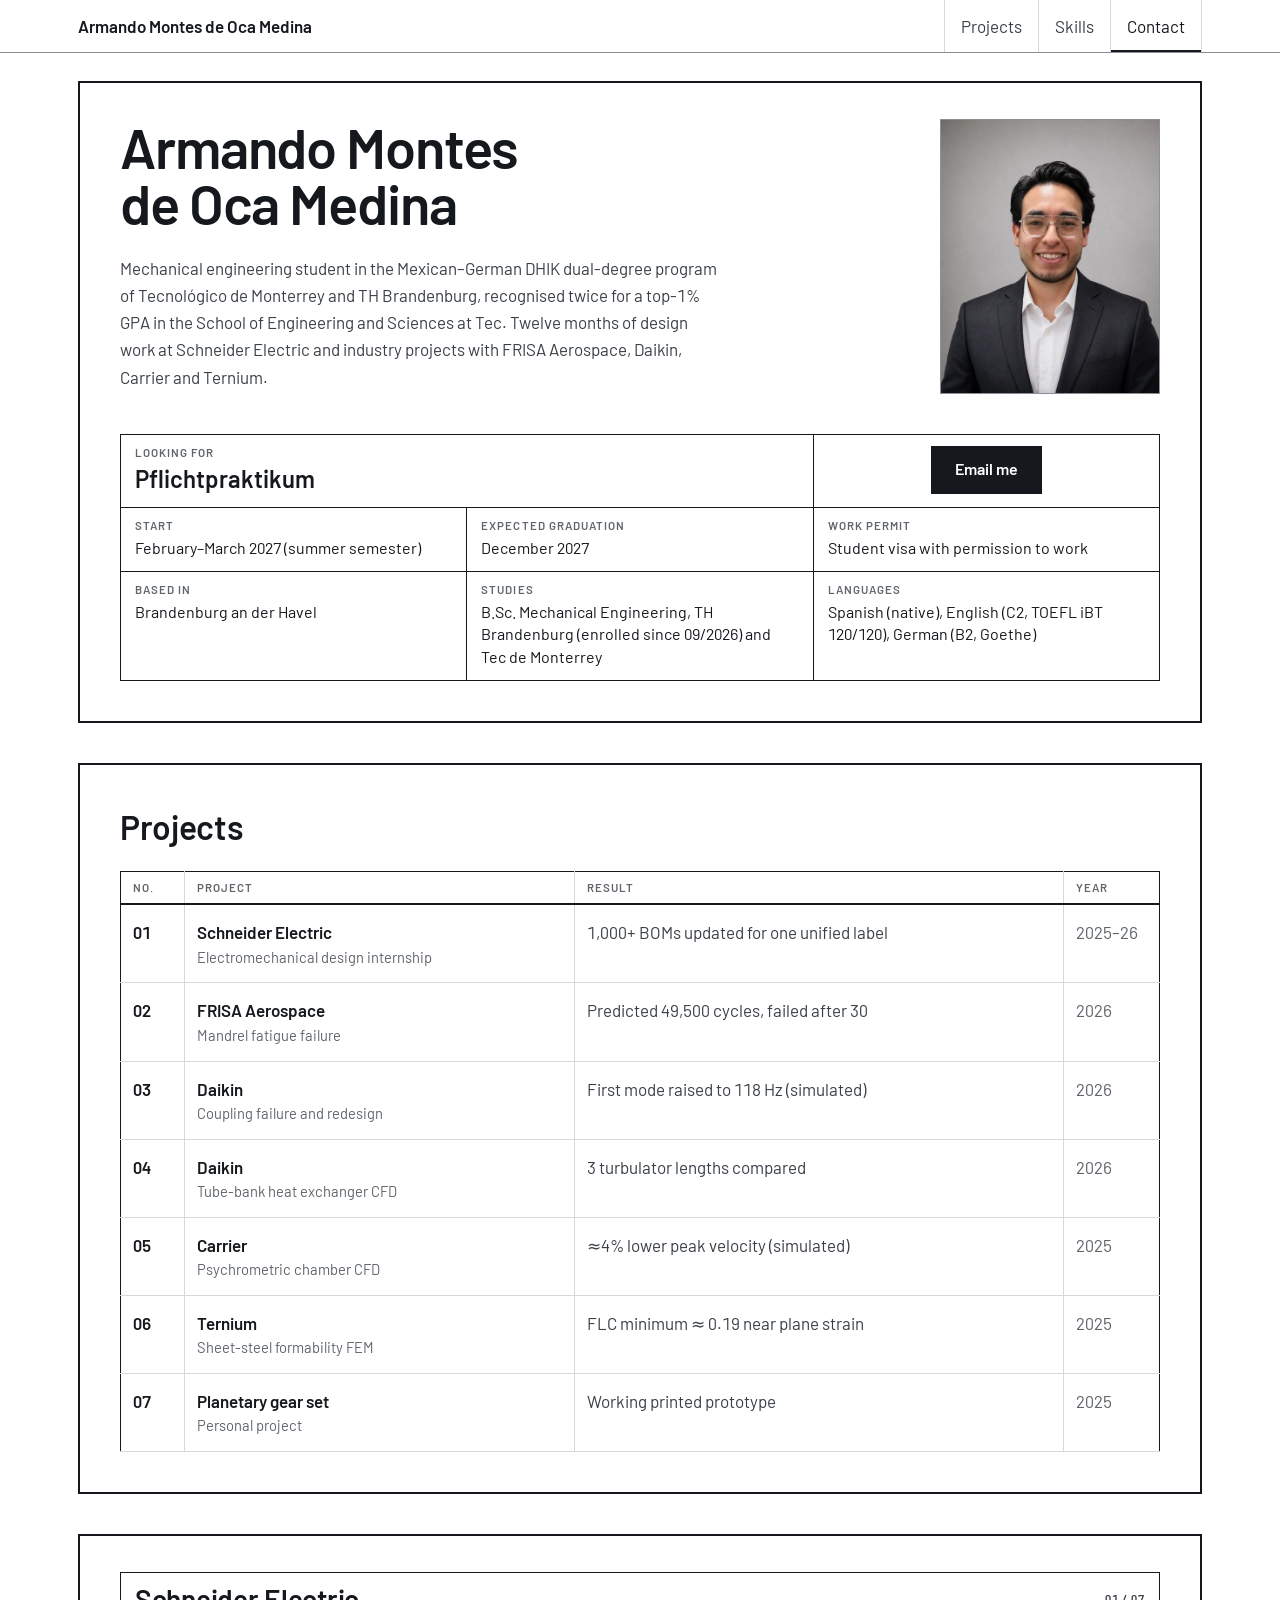
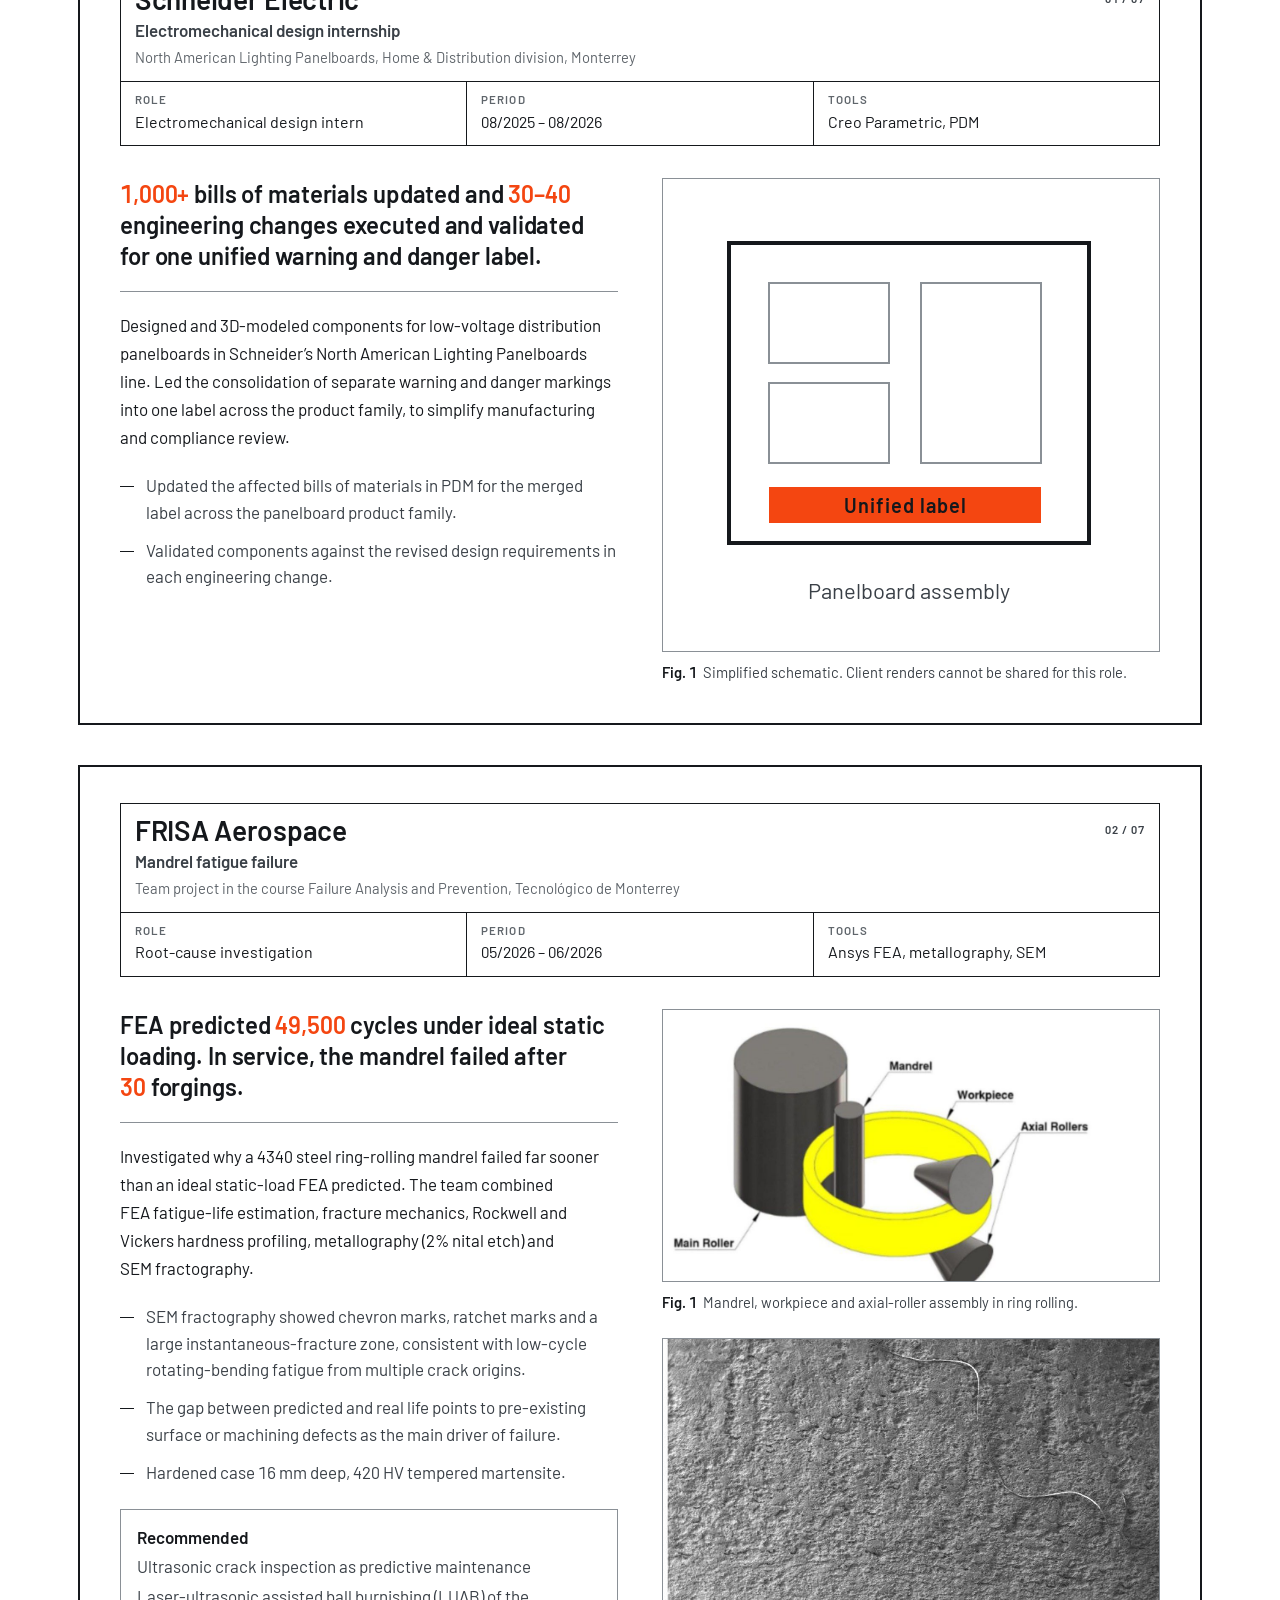
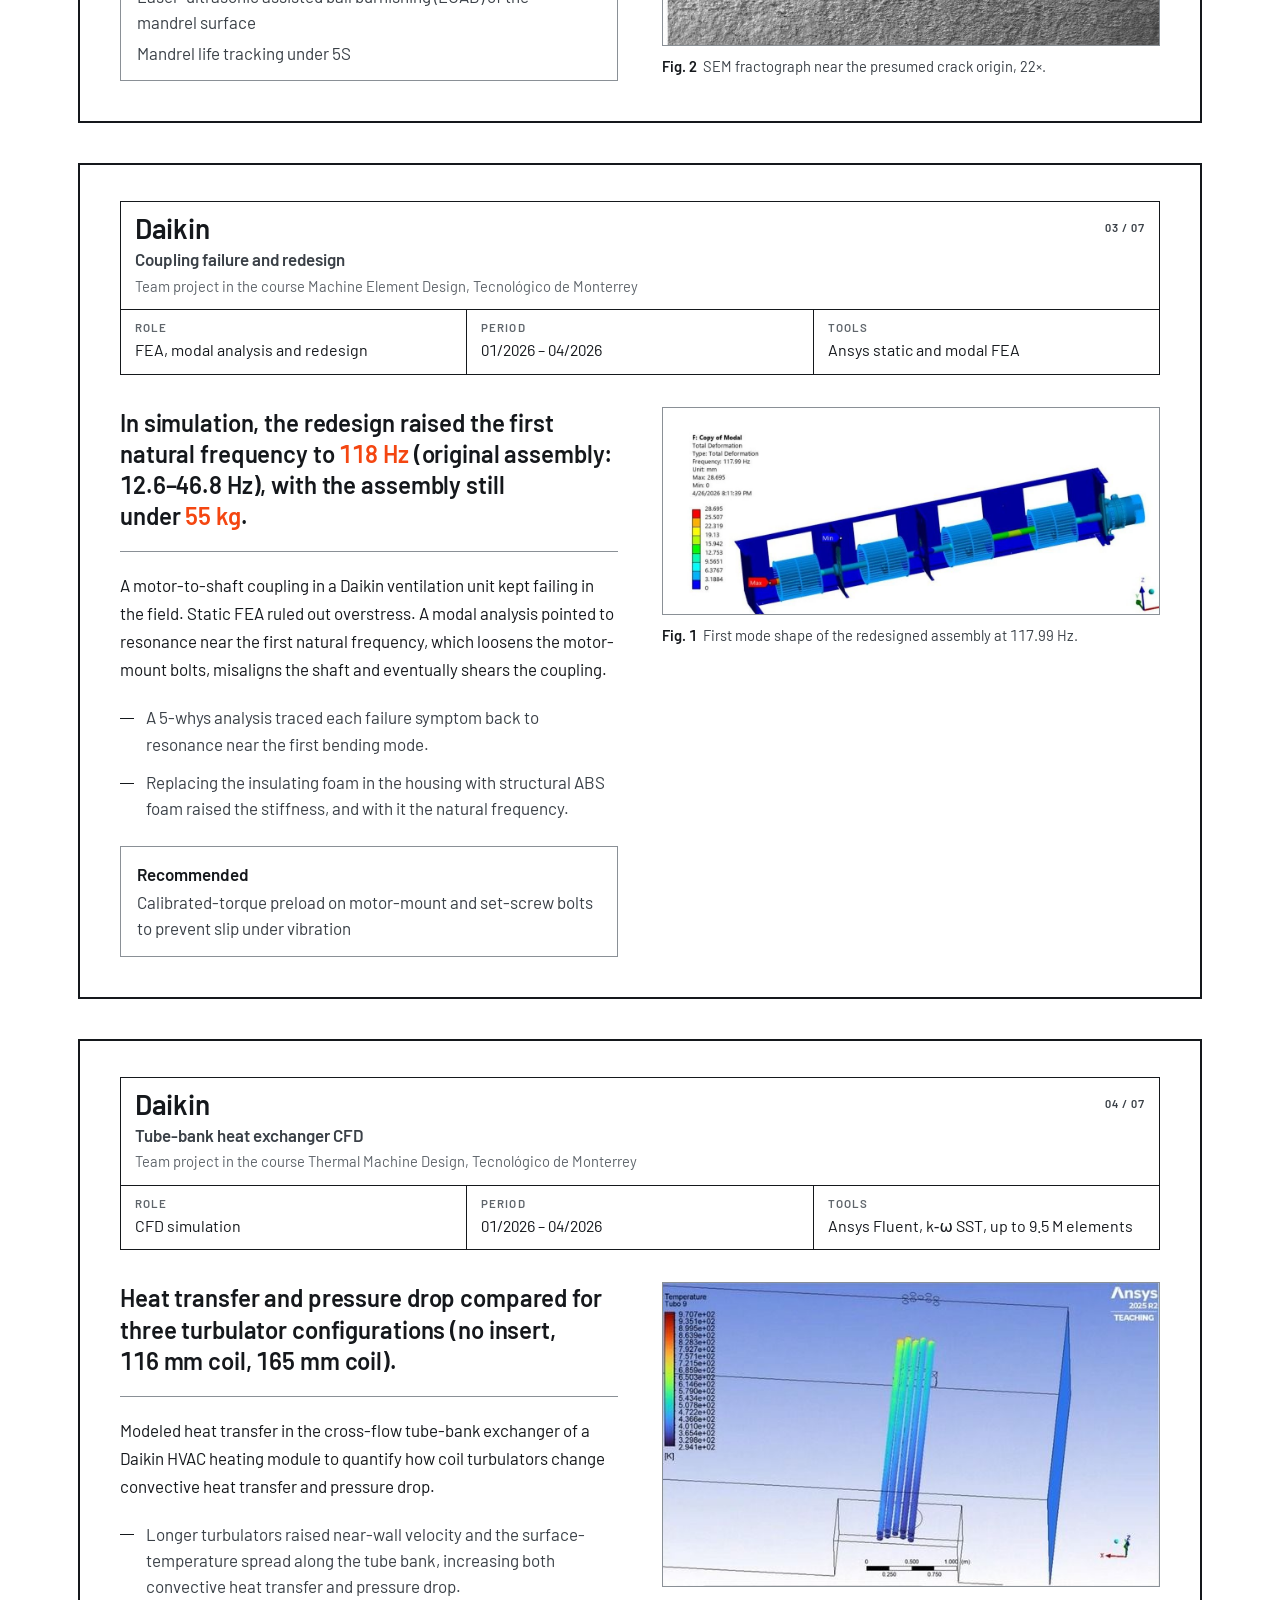
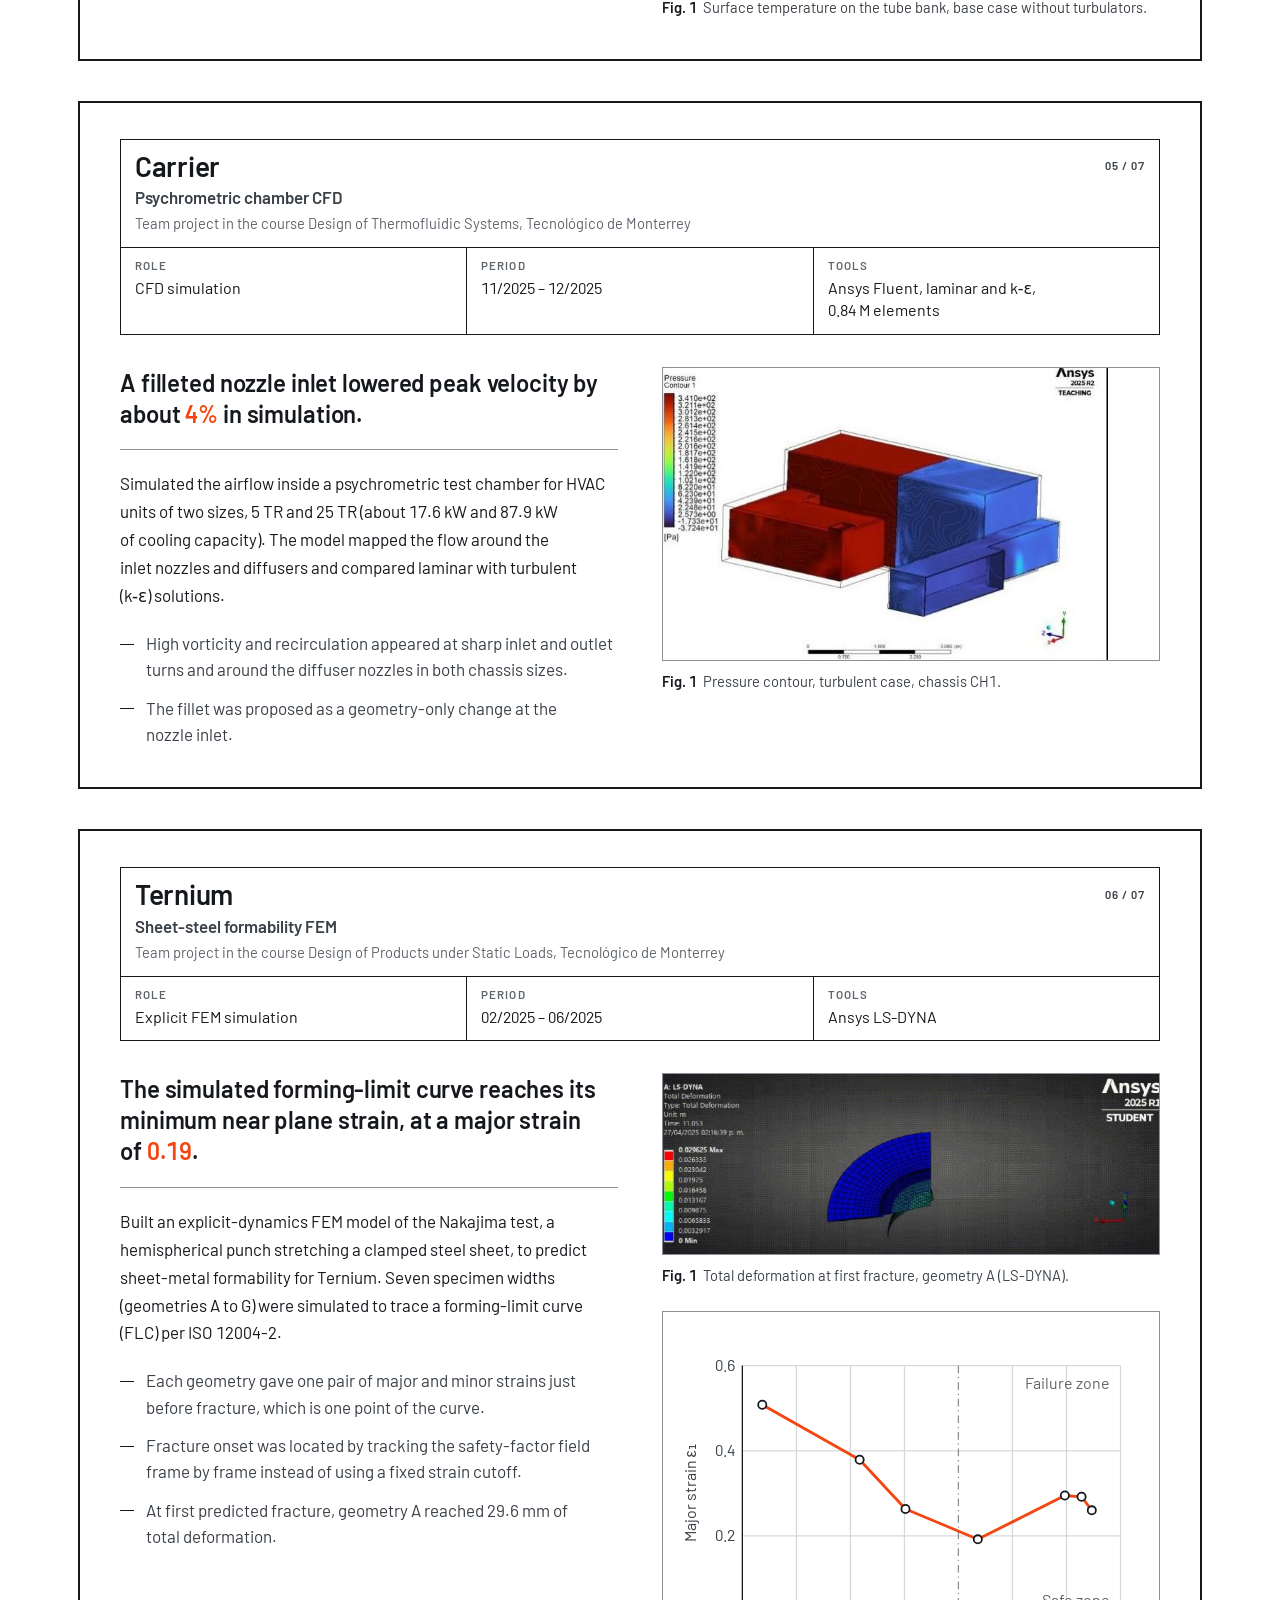
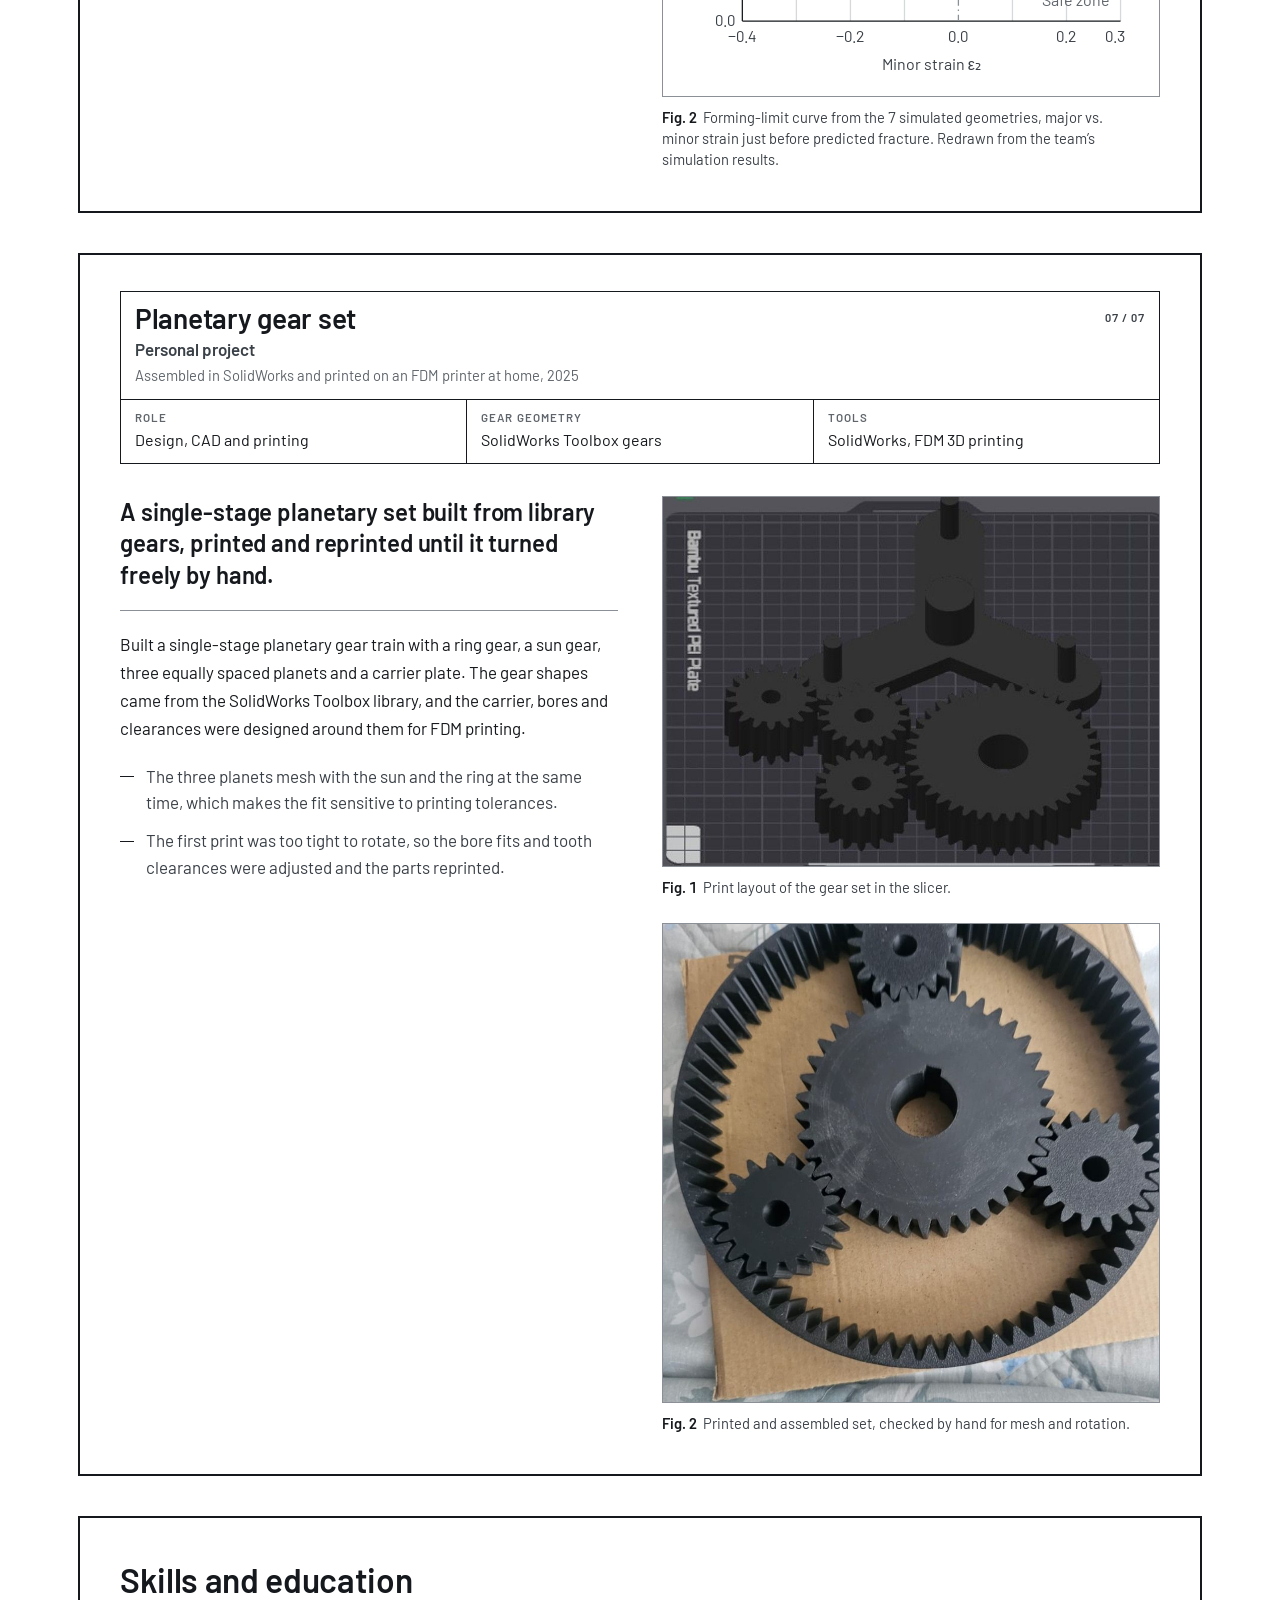
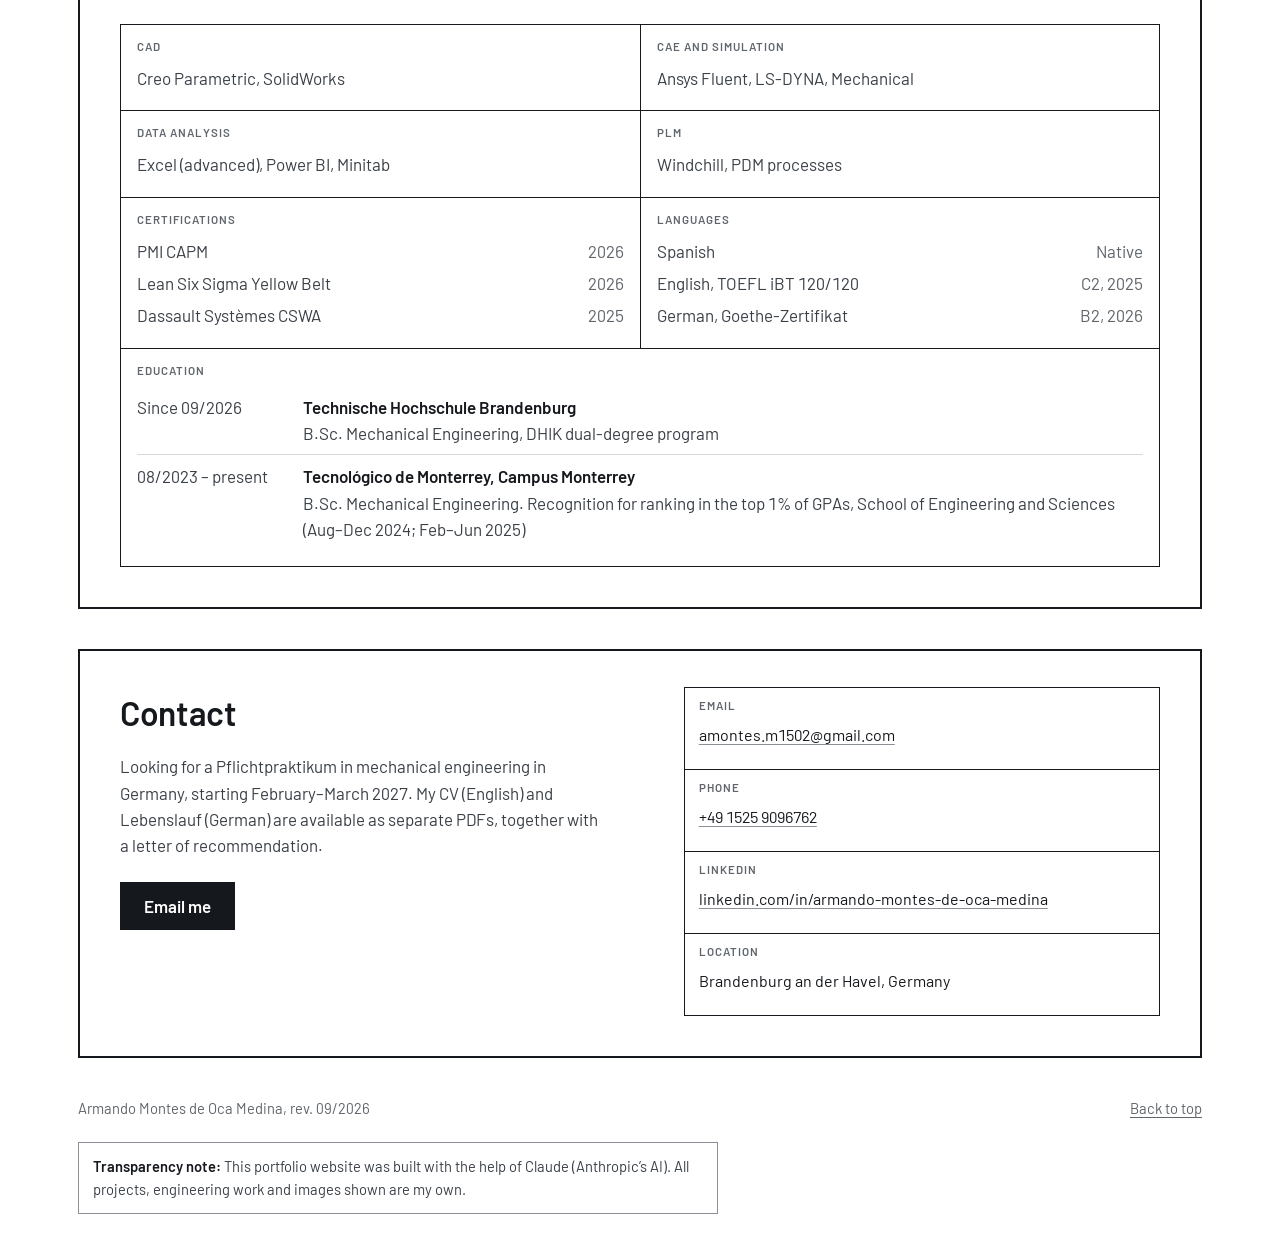
==== commit 0e656fe8: "Move embedded images and fonts out of index.html Images are extracted to assets/img (recompressed JP" ====
--- a/index.html
+++ b/index.html
@@ -1,14 +1,23 @@
 <!DOCTYPE html>
 <html lang="en">
 <head>
+<meta property="og:title" content="Armando Montes de Oca Medina | Mechanical Engineering Portfolio">
+<meta property="og:description" content="Portfolio featuring FEA, CFD, machine design, vibration analysis, materials engineering and failure analysis projects.">
+<meta property="og:type" content="website">
+<meta property="og:url" content="https://armando-montes.github.io/armandomontes.github.io/">
+<meta property="og:image" content="https://armando-montes.github.io/armandomontes.github.io/LinkedIn_Cover_Portfolio_1200x627.png">
+<meta property="og:image:width" content="1200">
+<meta property="og:image:height" content="627">
+<meta name="twitter:card" content="summary_large_image">
+<meta name="twitter:image" content="https://armando-montes.github.io/armandomontes.github.io/LinkedIn_Cover_Portfolio_1200x627.png">
 <meta charset="utf-8">
 <meta name="viewport" content="width=device-width, initial-scale=1, viewport-fit=cover">
 <title>Armando Montes de Oca Medina · Mechanical Engineering Portfolio</title>
 <meta name="description" content="Mechanical engineering portfolio: FEA, CFD and failure-analysis projects with Schneider Electric, FRISA Aerospace, Daikin, Carrier and Ternium.">
 <style>
-  /* Barlow (SIL Open Font License), latin subset embedded so the file renders offline. */
-  @font-face{font-family:'Barlow'; font-style:normal; font-weight:400; font-display:swap; src:url([data-uri]) format('woff2'); unicode-range:U+0000-00FF, U+0131, U+0152-0153, U+02BB-02BC, U+02C6, U+02DA, U+02DC, U+0304, U+0308, U+0329, U+2000-206F, U+20AC, U+2122, U+2191, U+2193, U+2212, U+2215, U+FEFF, U+FFFD;}
-  @font-face{font-family:'Barlow'; font-style:normal; font-weight:600; font-display:swap; src:url([data-uri]) format('woff2'); unicode-range:U+0000-00FF, U+0131, U+0152-0153, U+02BB-02BC, U+02C6, U+02DA, U+02DC, U+0304, U+0308, U+0329, U+2000-206F, U+20AC, U+2122, U+2191, U+2193, U+2212, U+2215, U+FEFF, U+FFFD;}
+  /* Barlow (SIL Open Font License), latin subset served from assets/fonts. */
+  @font-face{font-family:'Barlow'; font-style:normal; font-weight:400; font-display:swap; src:url(assets/fonts/barlow-400.woff2) format('woff2'); unicode-range:U+0000-00FF, U+0131, U+0152-0153, U+02BB-02BC, U+02C6, U+02DA, U+02DC, U+0304, U+0308, U+0329, U+2000-206F, U+20AC, U+2122, U+2191, U+2193, U+2212, U+2215, U+FEFF, U+FFFD;}
+  @font-face{font-family:'Barlow'; font-style:normal; font-weight:600; font-display:swap; src:url(assets/fonts/barlow-600.woff2) format('woff2'); unicode-range:U+0000-00FF, U+0131, U+0152-0153, U+02BB-02BC, U+02C6, U+02DA, U+02DC, U+0304, U+0308, U+0329, U+2000-206F, U+20AC, U+2122, U+2191, U+2193, U+2212, U+2215, U+FEFF, U+FFFD;}
   :root{
     --paper:#ffffff;
     --ink:#15181c;
@@ -246,7 +255,7 @@
         <p class="intro">Mechanical engineering student in the Mexican–German DHIK dual-degree program of Tecnológico de Monterrey and TH Brandenburg, recognised twice for a top-1% GPA in the School of Engineering and Sciences at Tec. Twelve months of design work at Schneider Electric and industry projects with FRISA Aerospace, Daikin, Carrier and Ternium.</p>
       </div>
       <figure class="portrait">
-        <div class="frame"><img src="[data-uri]" alt="Portrait of Armando Montes de Oca Medina"></div>
+        <div class="frame"><img src="assets/img/portrait.jpg" width="500" height="624" alt="Portrait of Armando Montes de Oca Medina"></div>
       </figure>
     </div>
 
@@ -336,8 +345,8 @@
         <div class="rec"><strong>Recommended</strong><ul><li>Ultrasonic crack inspection as predictive maintenance</li><li>Laser-ultrasonic assisted ball burnishing (LUAB) of the mandrel surface</li><li>Mandrel life tracking under 5S</li></ul></div>
       </div>
       <div class="views">
-        <figure class="view"><div class="frame"><img src="[data-uri]" alt="Diagram of the ring-rolling mandrel, workpiece and axial rollers"></div><figcaption><b>Fig. 1</b>Mandrel, workpiece and axial-roller assembly in ring rolling.</figcaption></figure>
-        <figure class="view"><div class="frame"><img src="[data-uri]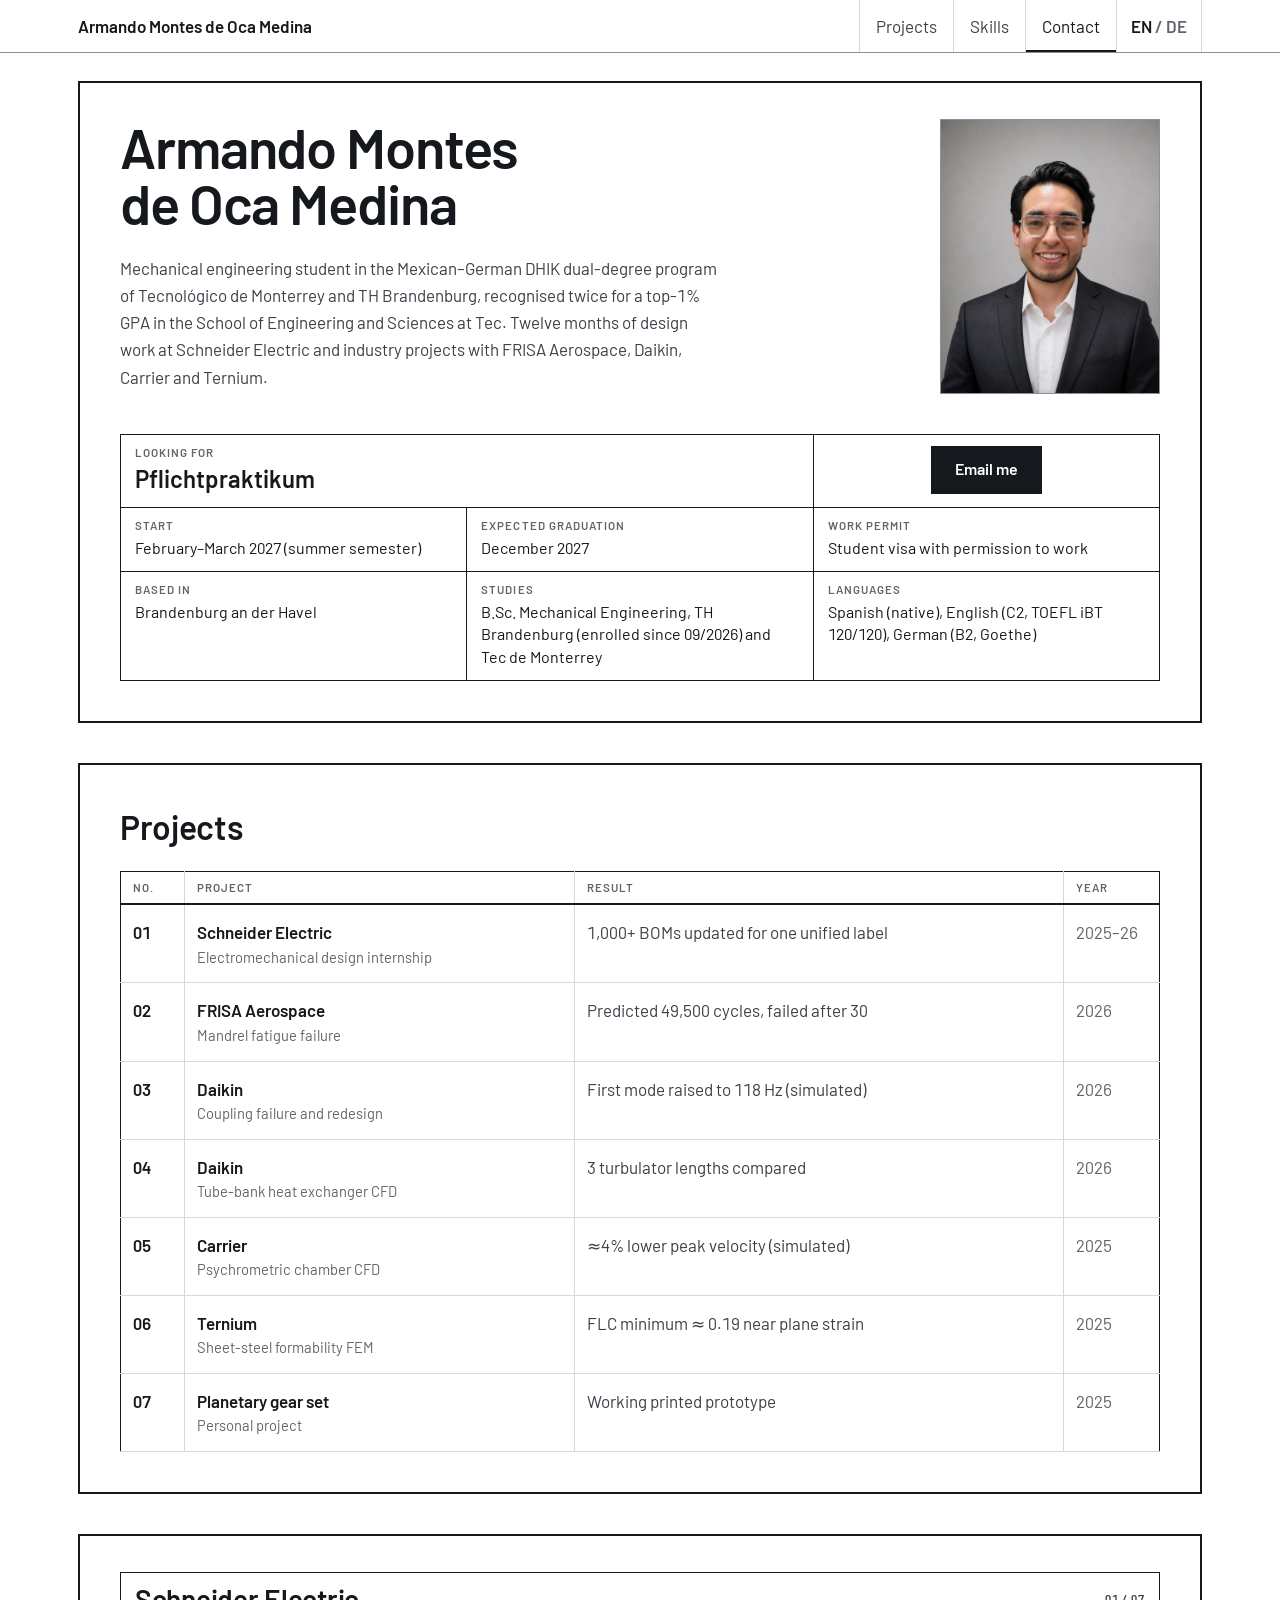
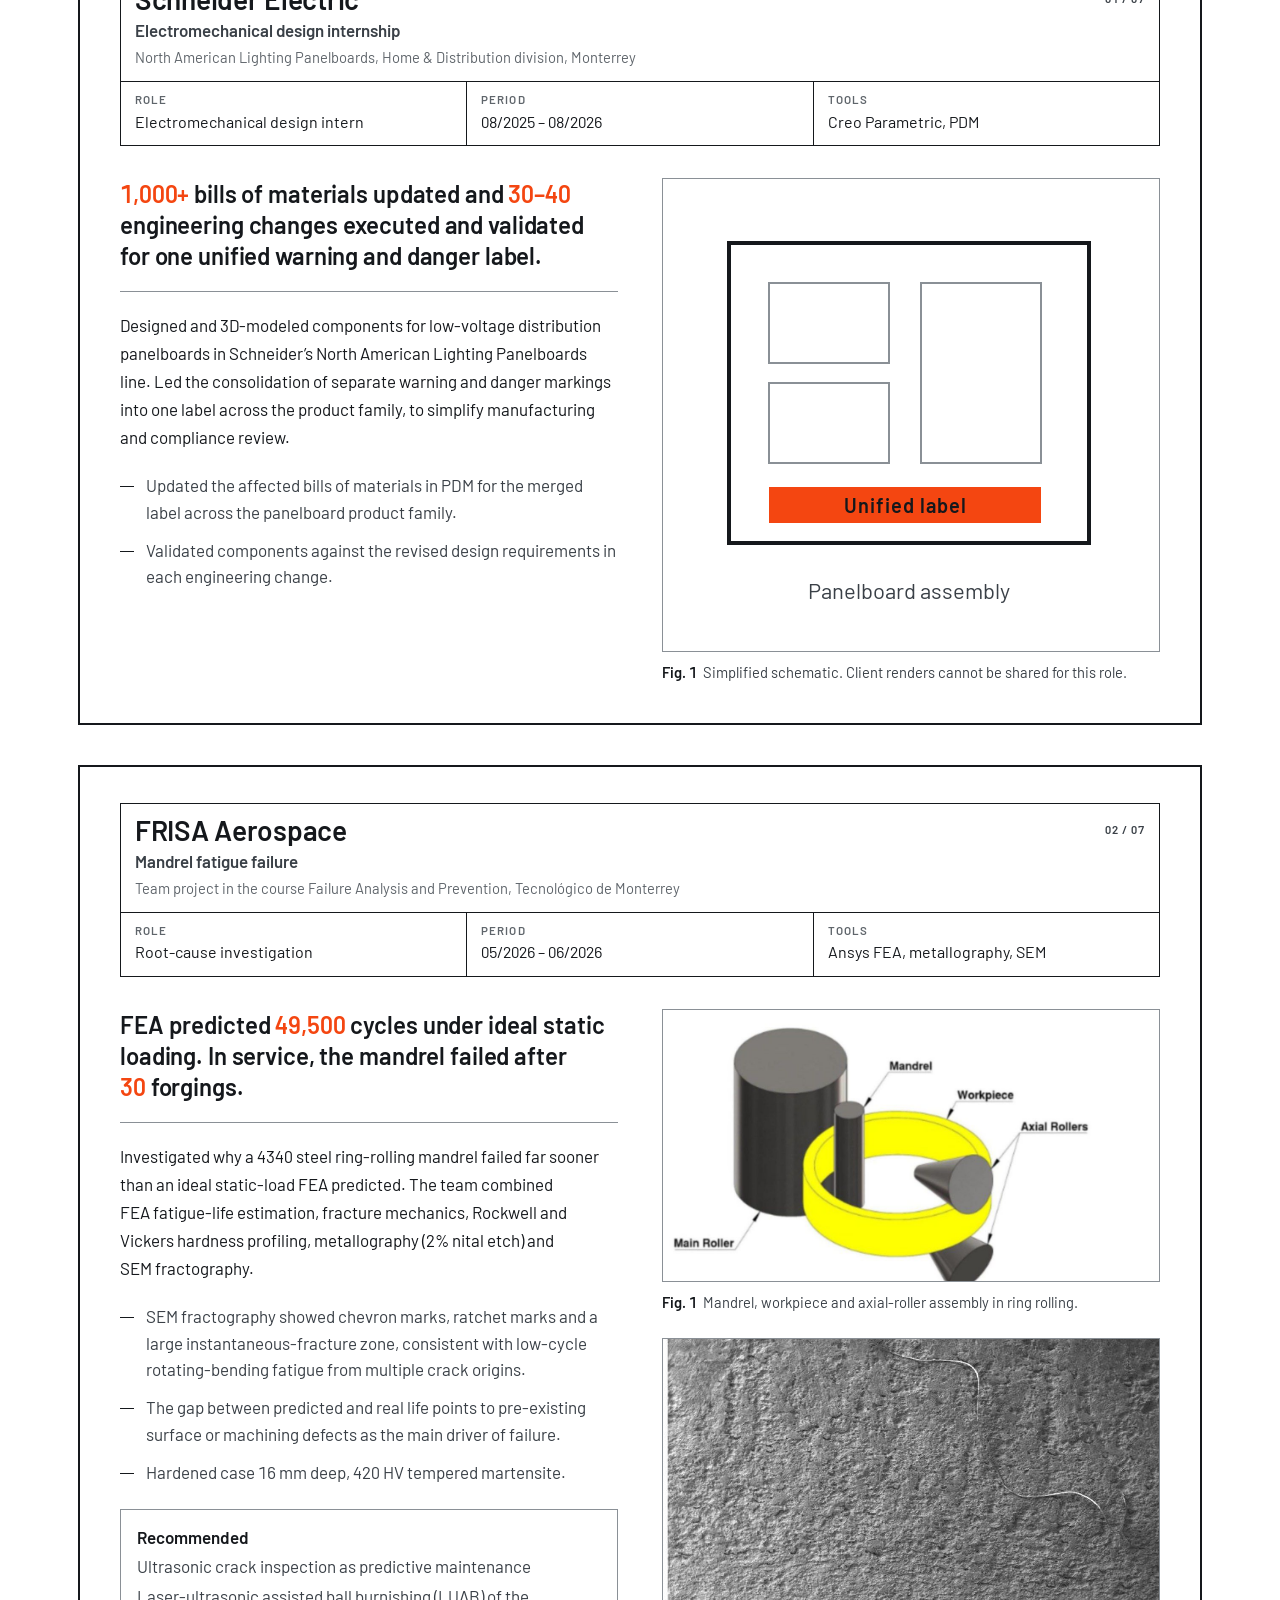
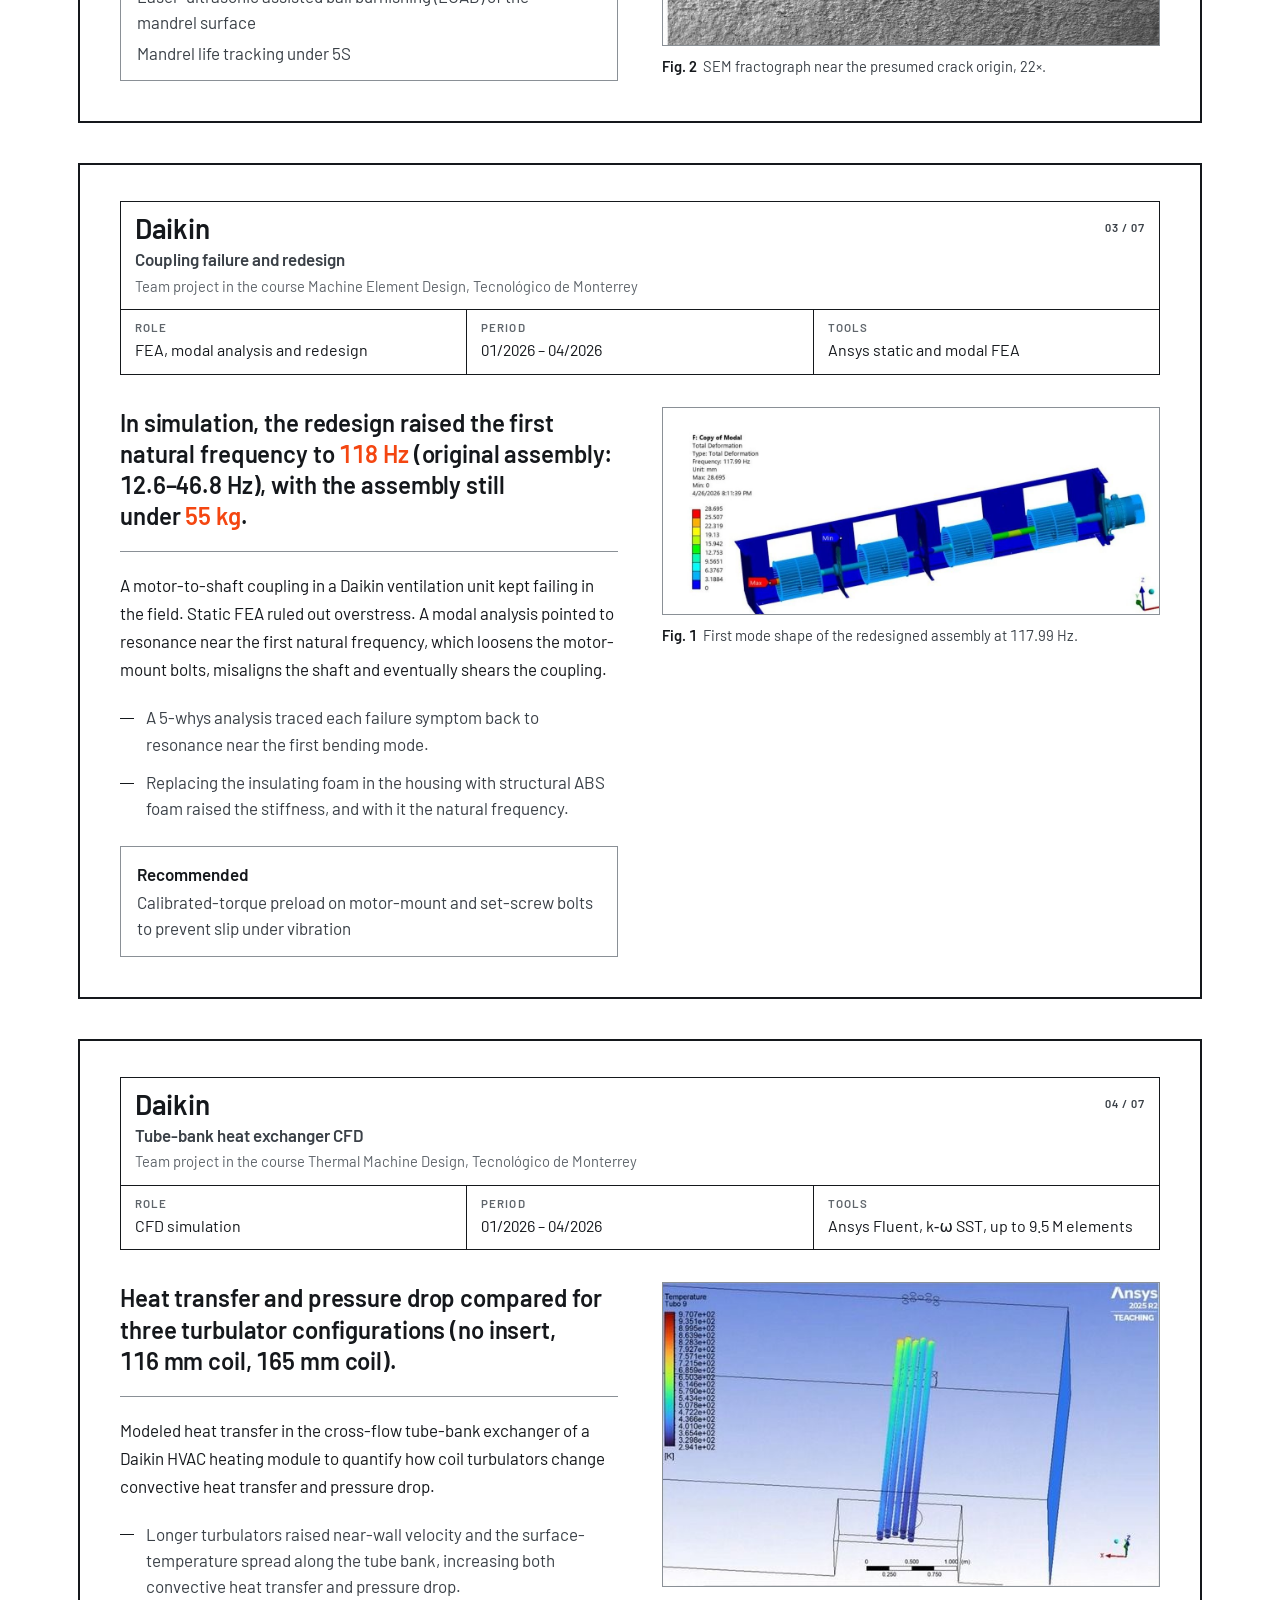
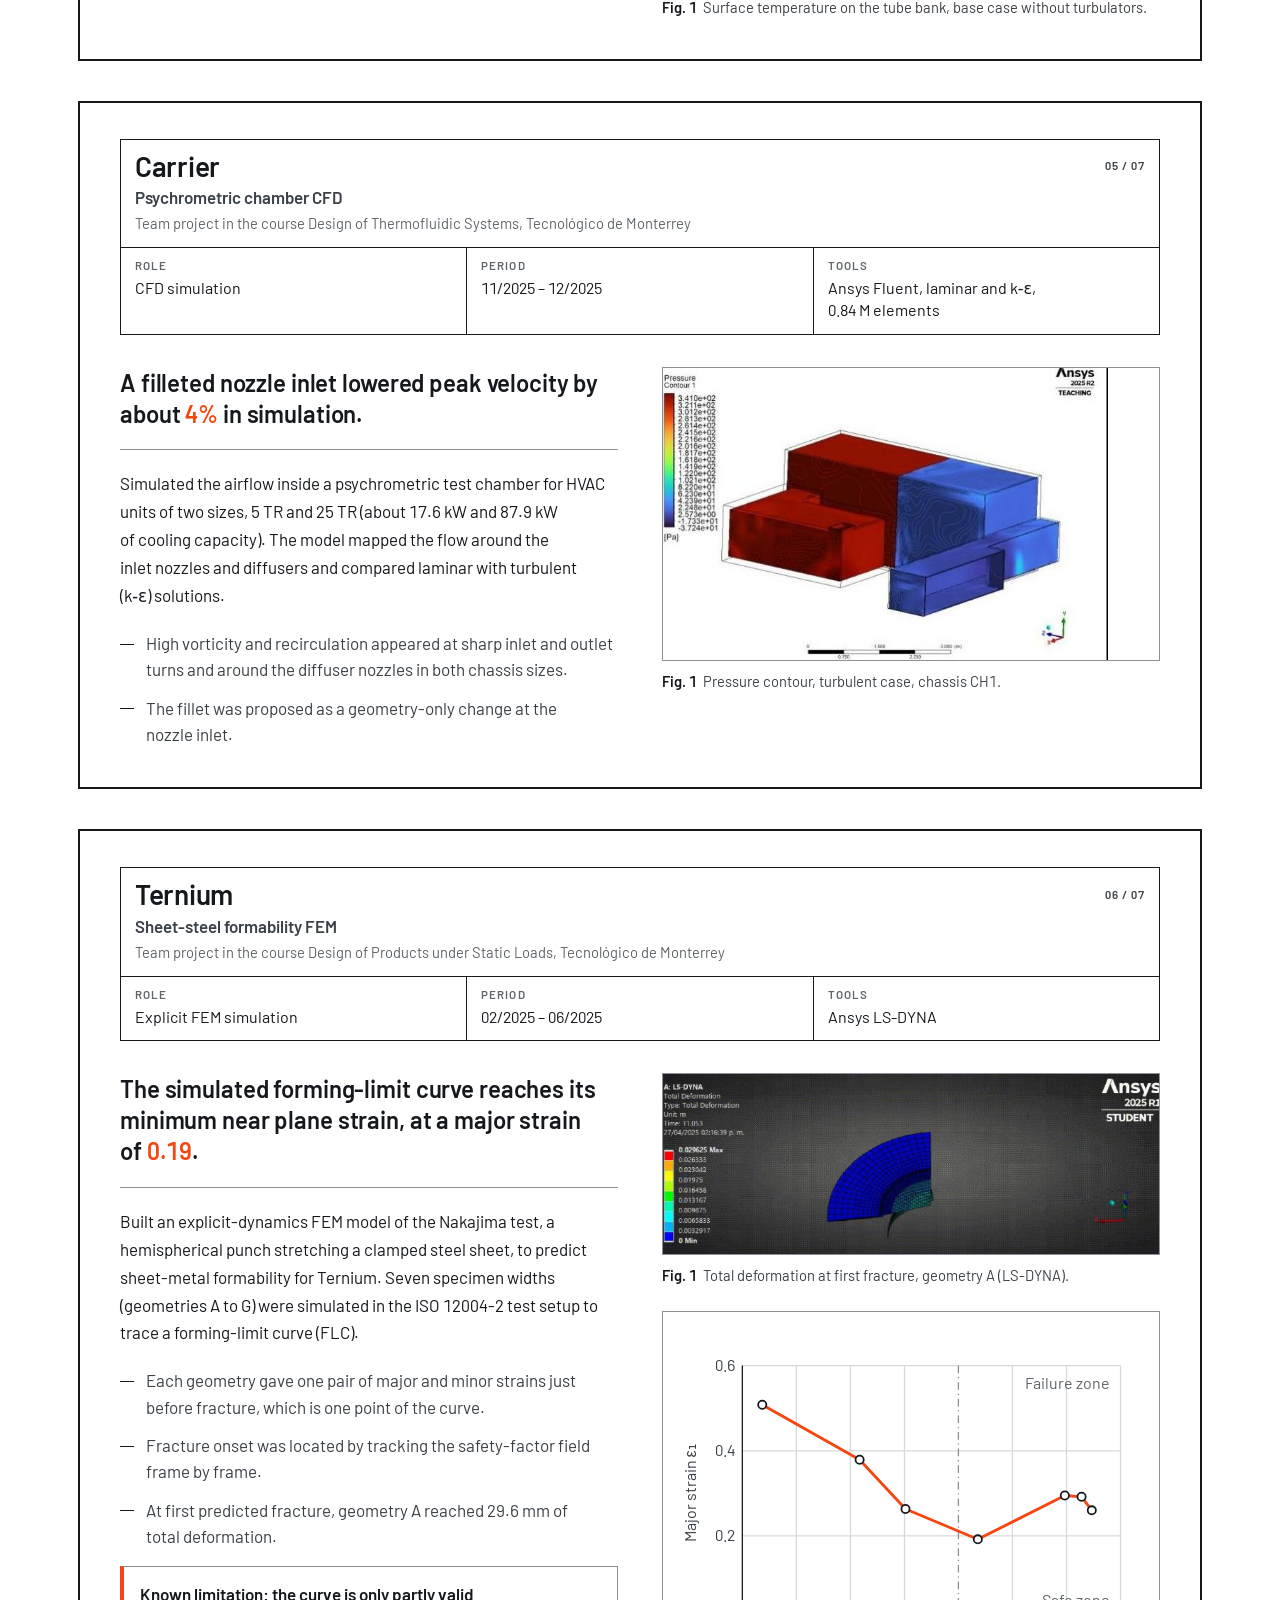
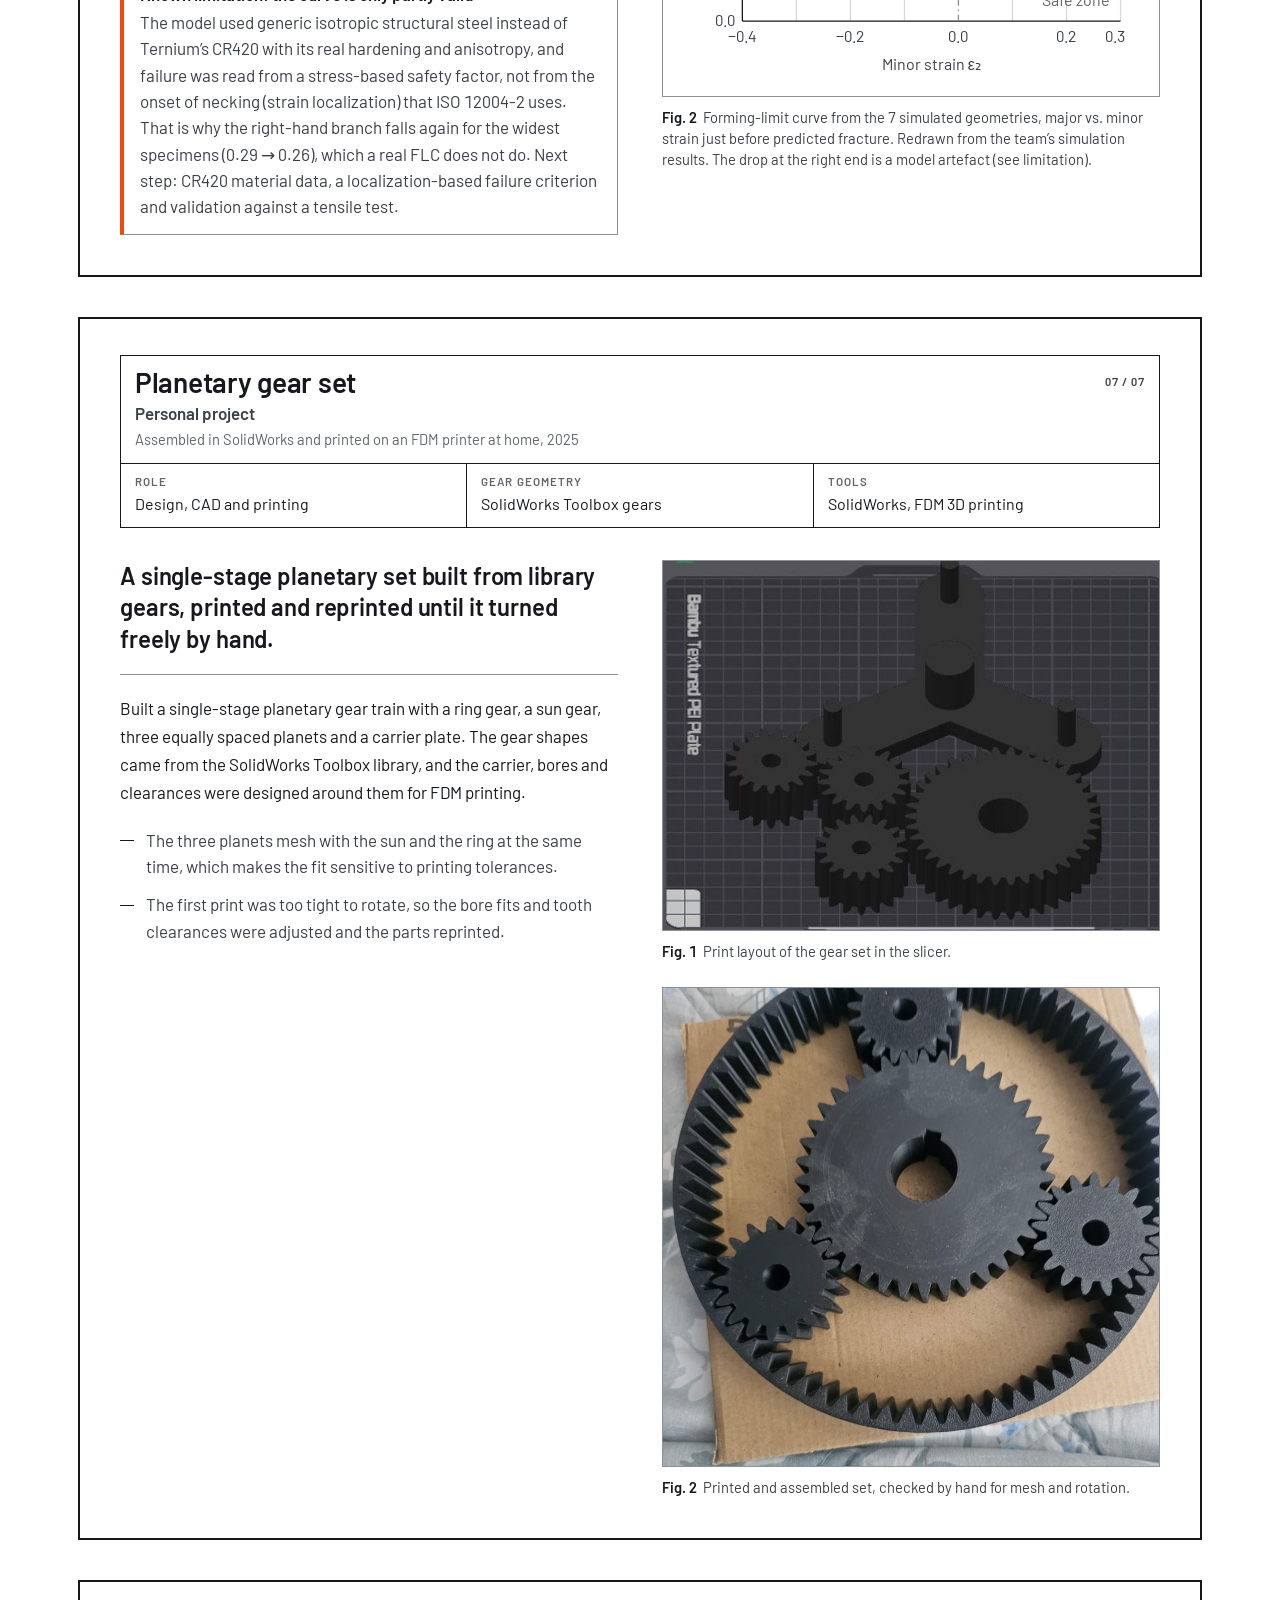
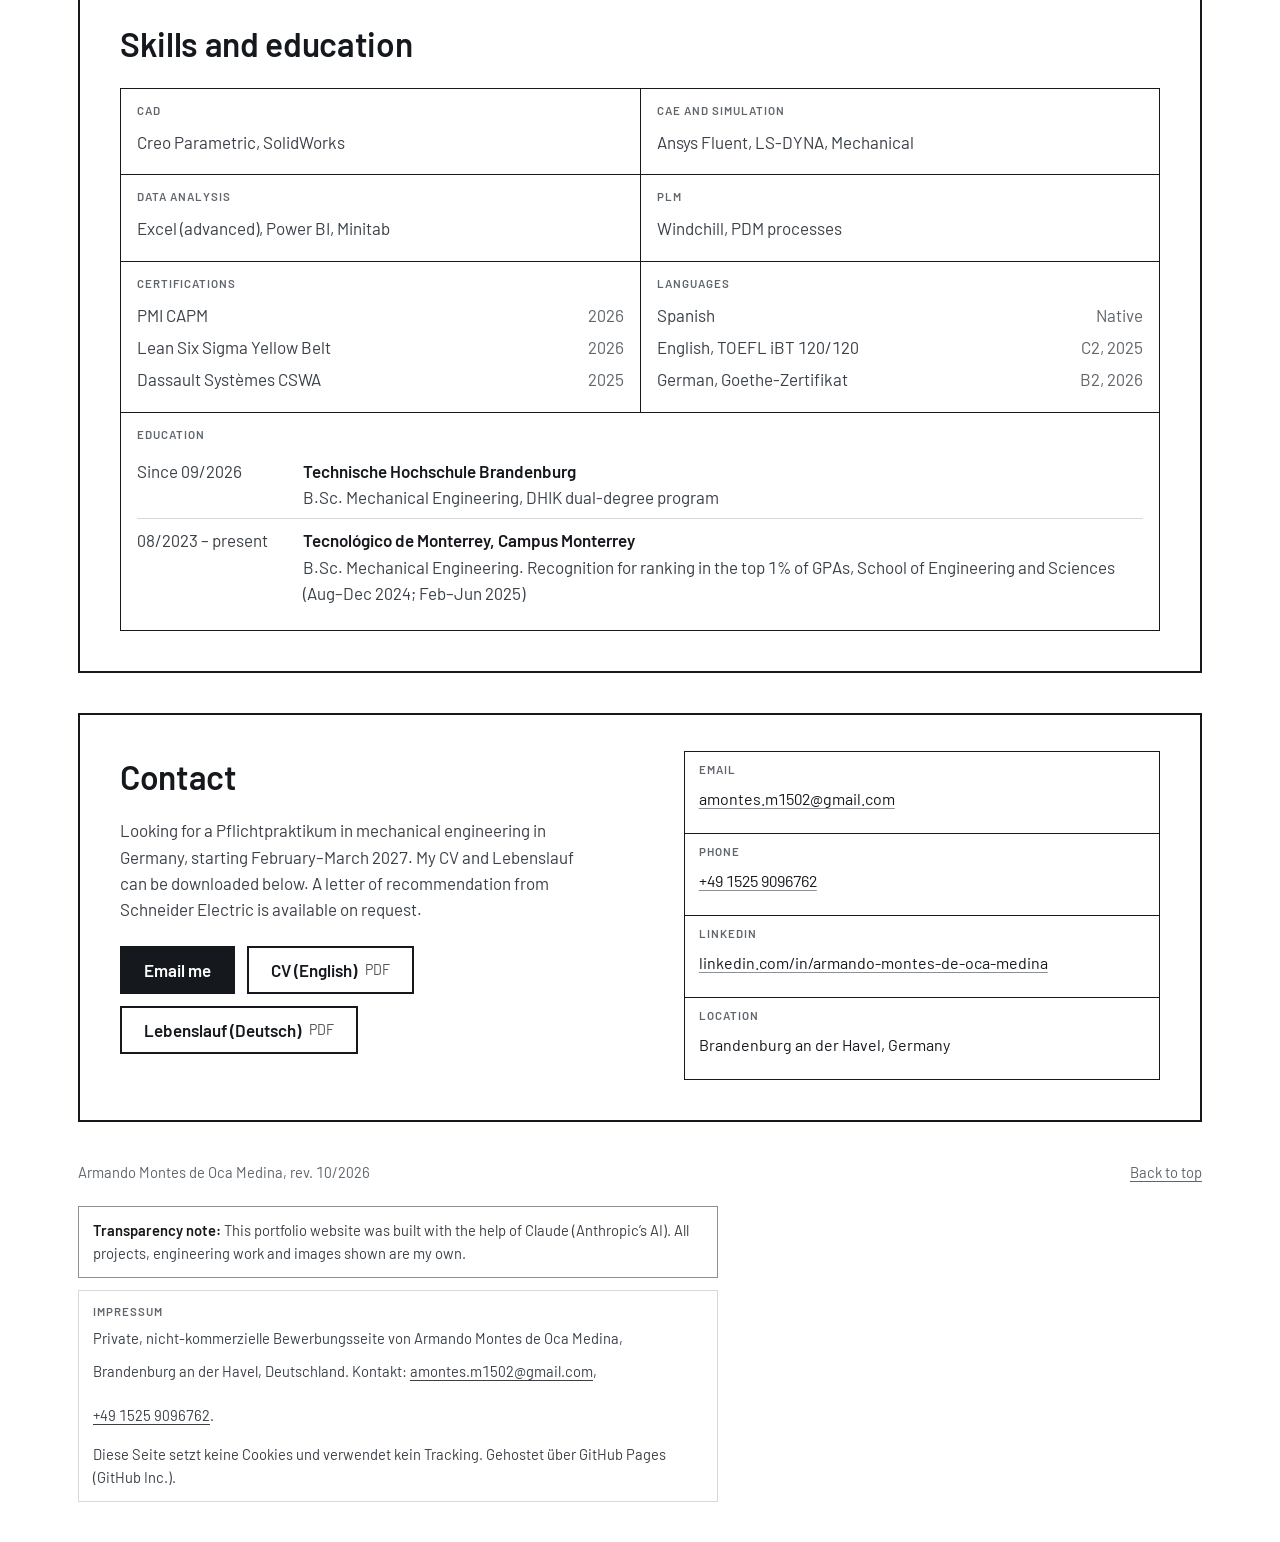
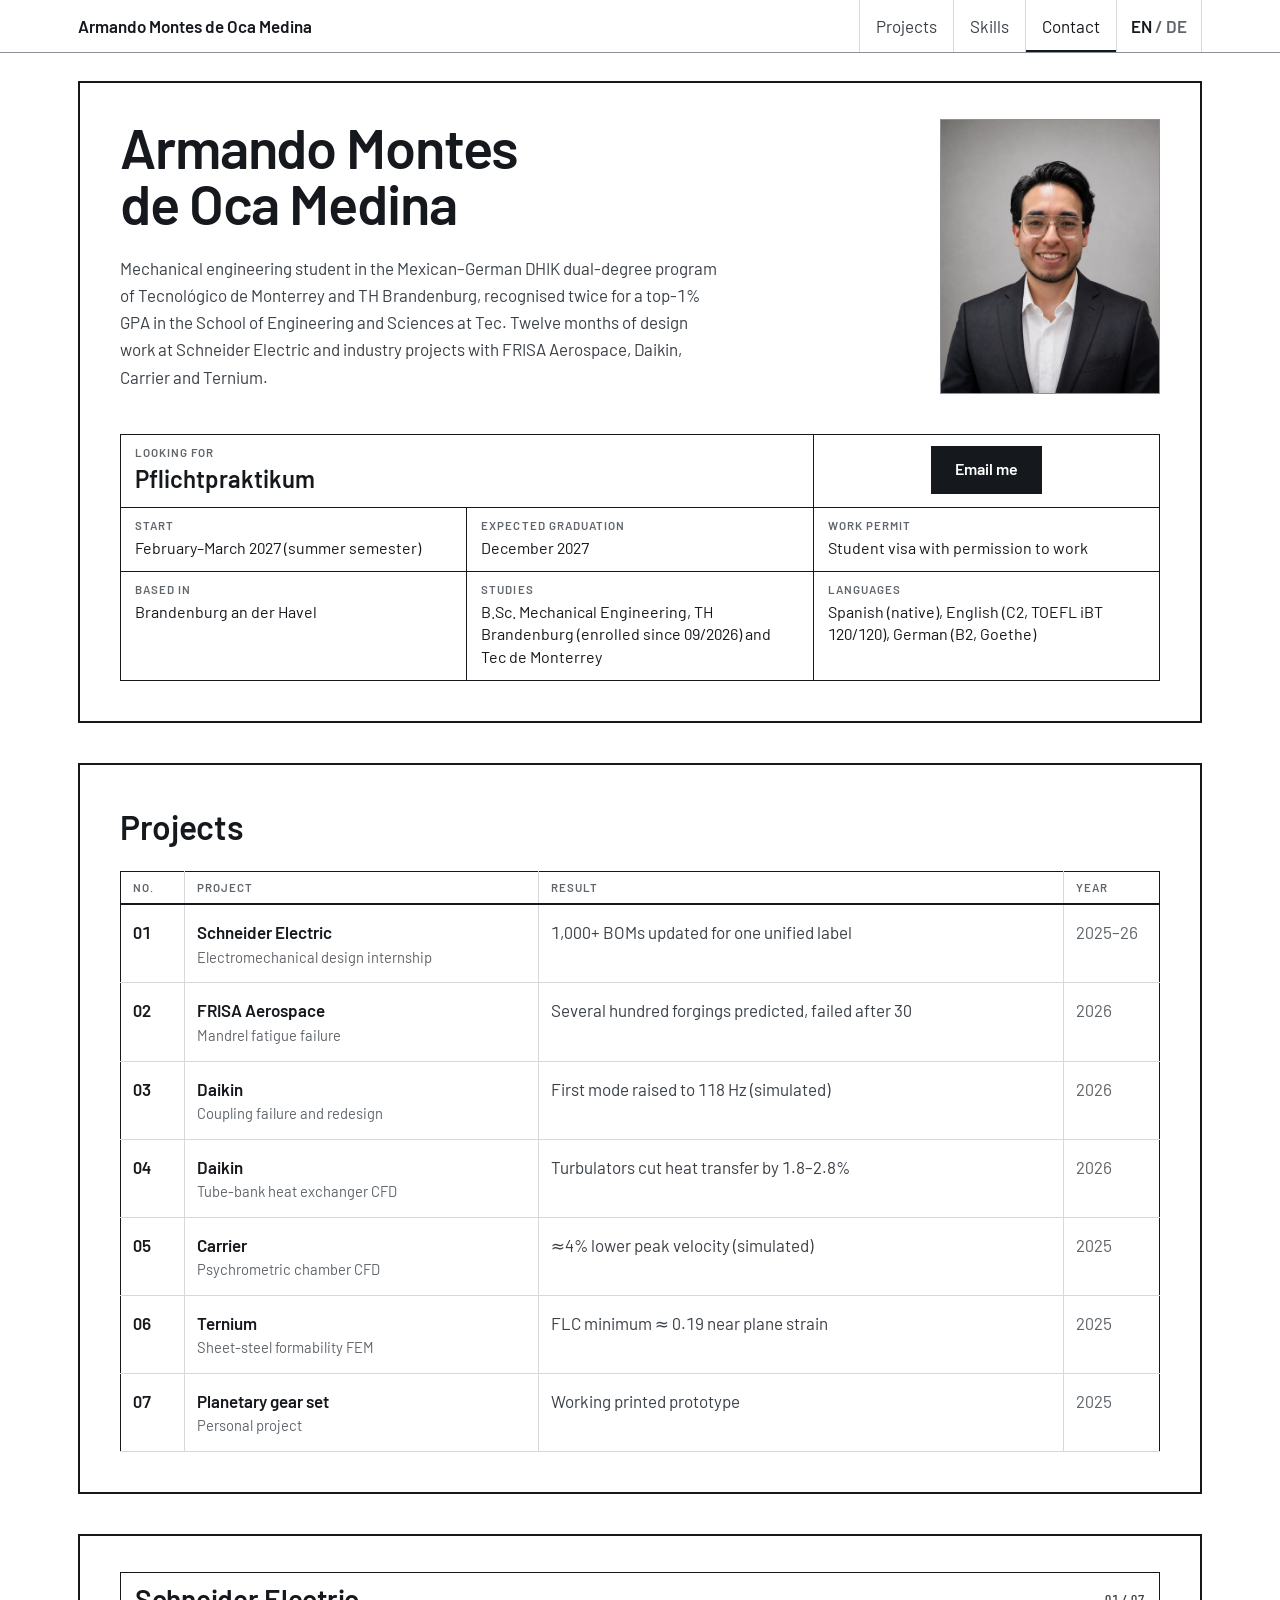
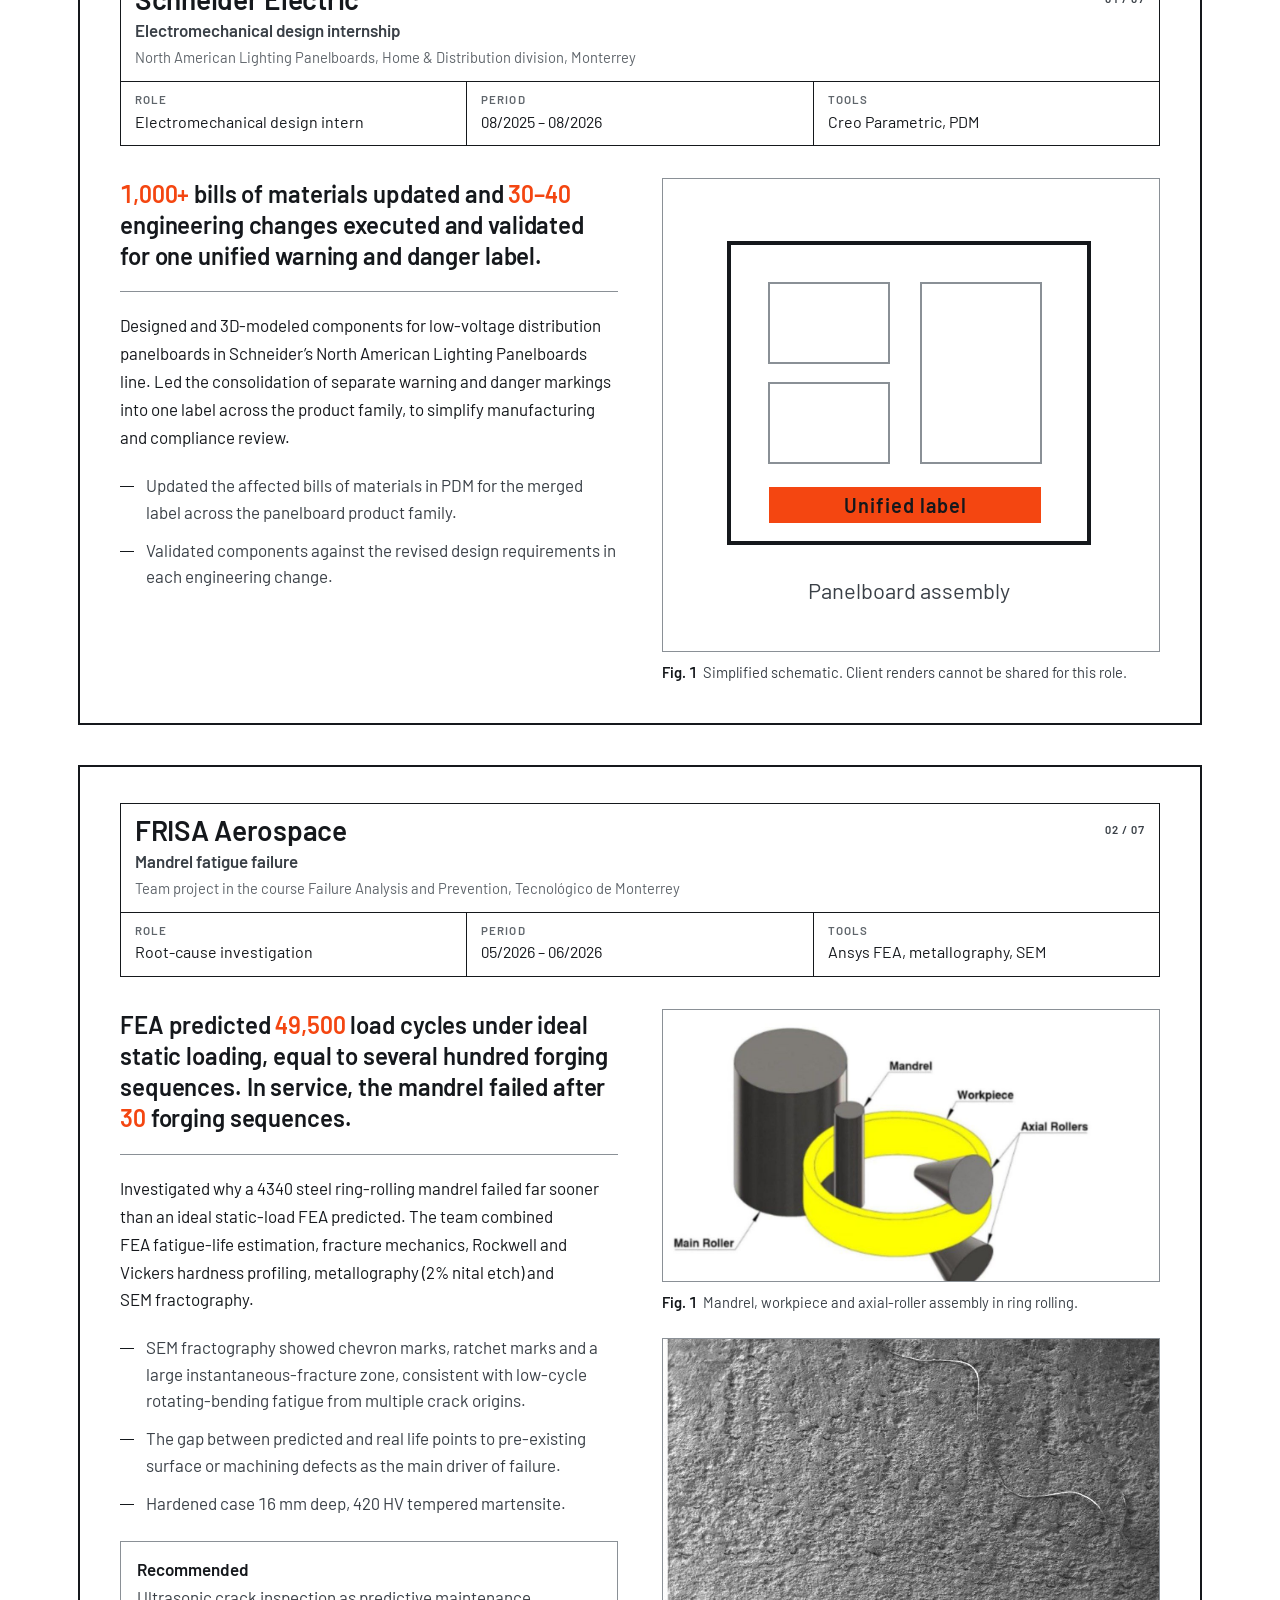
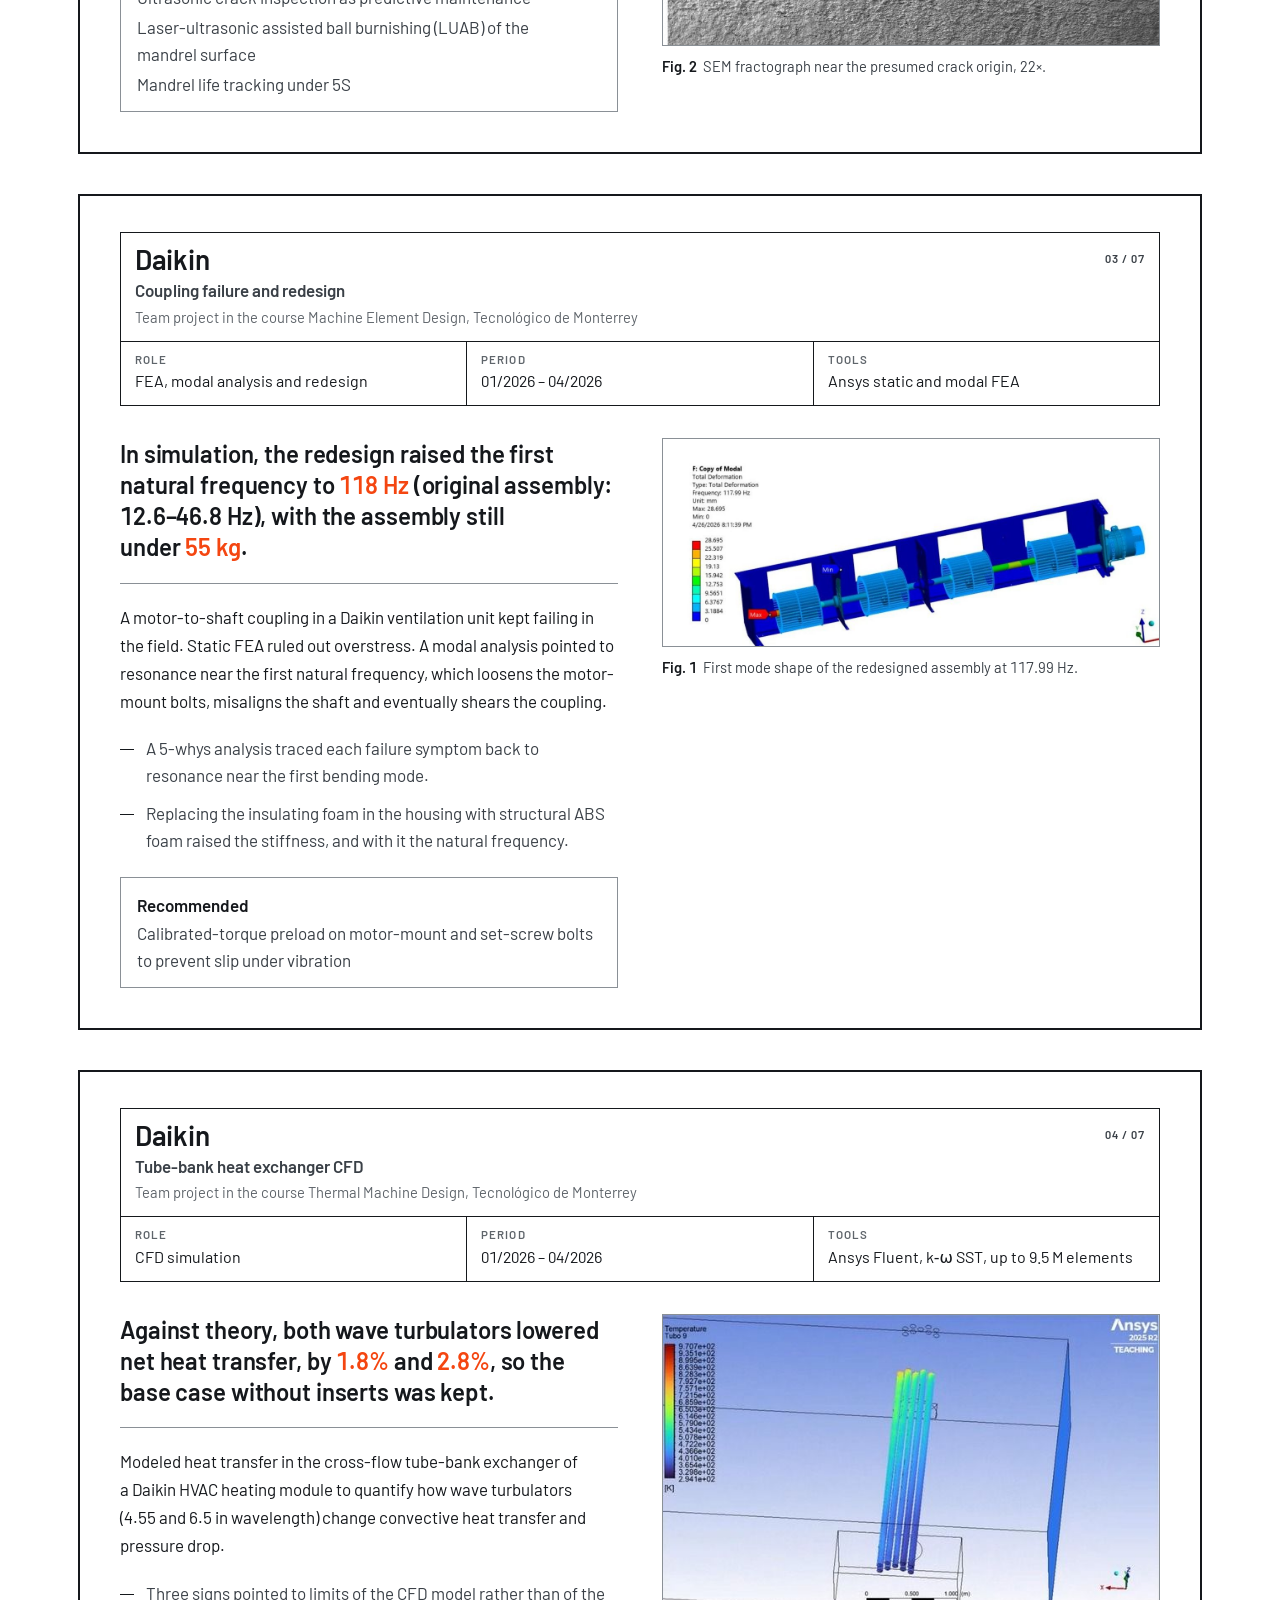
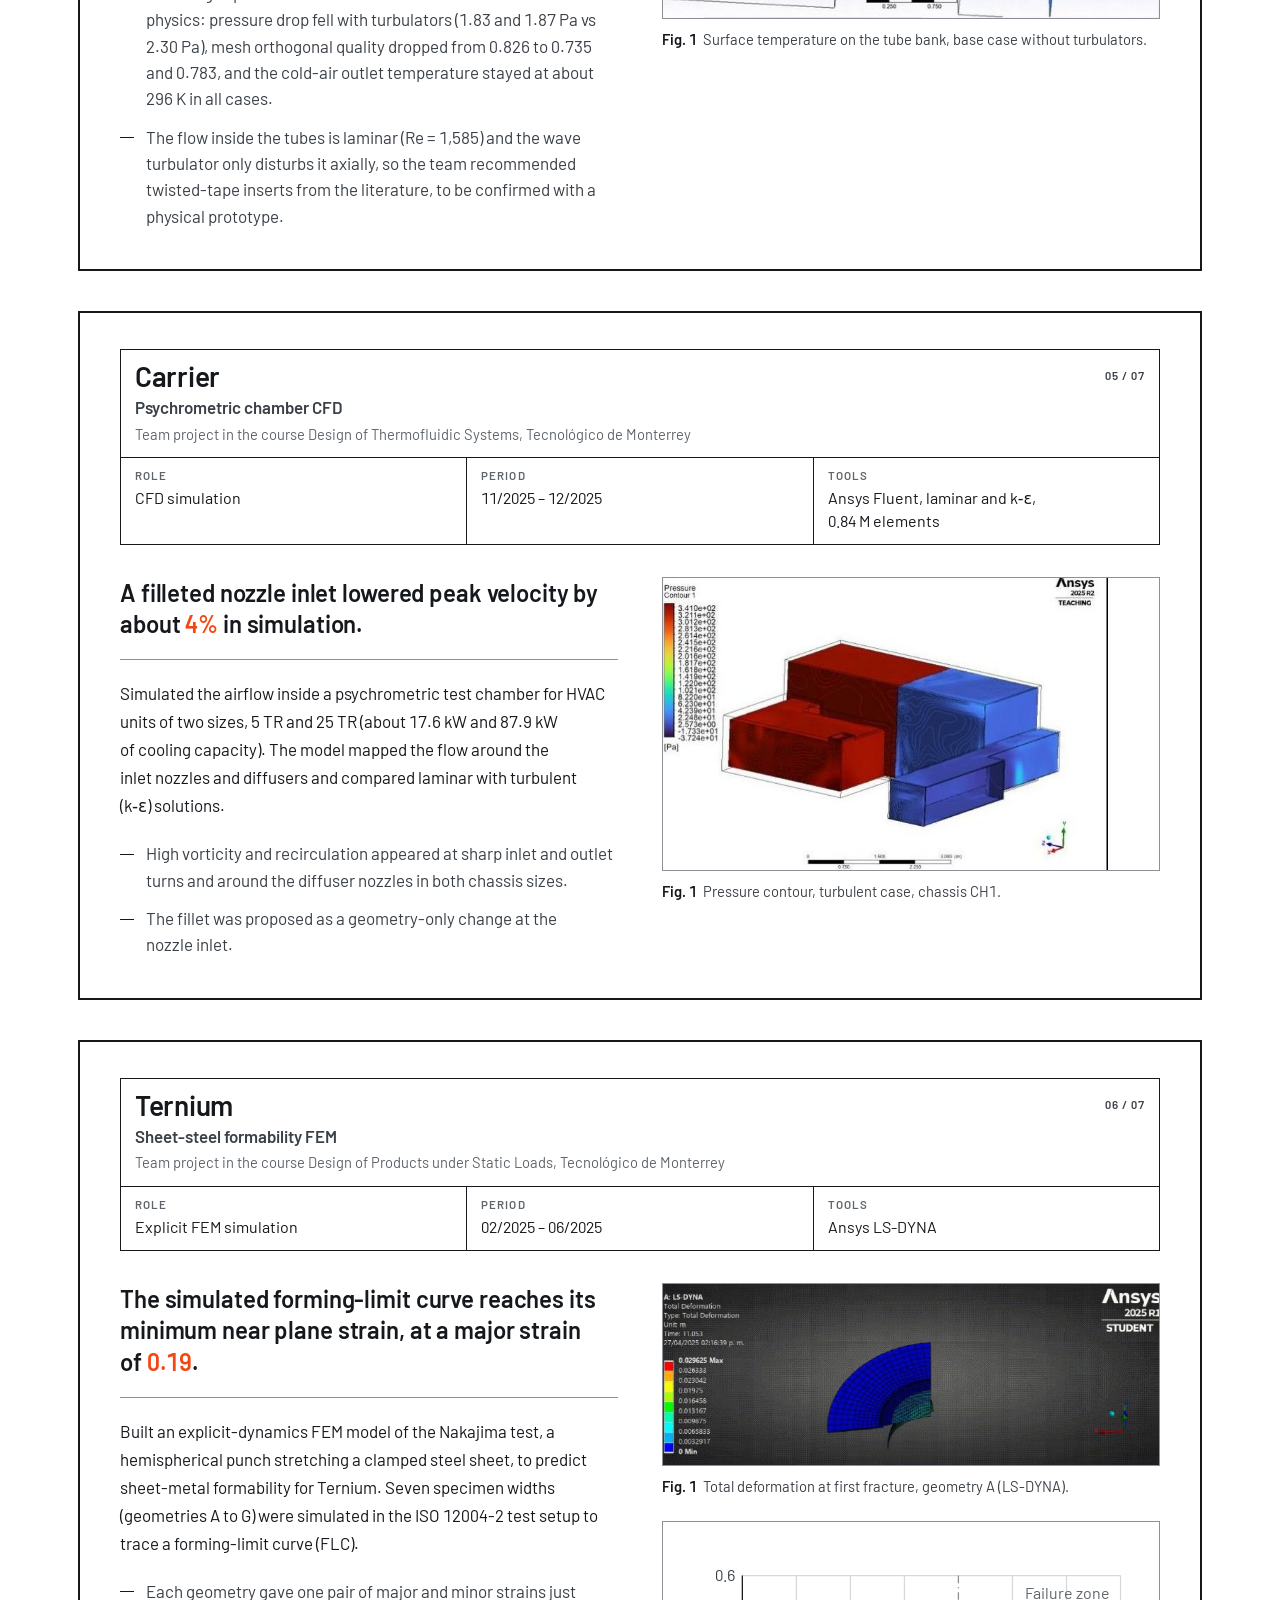
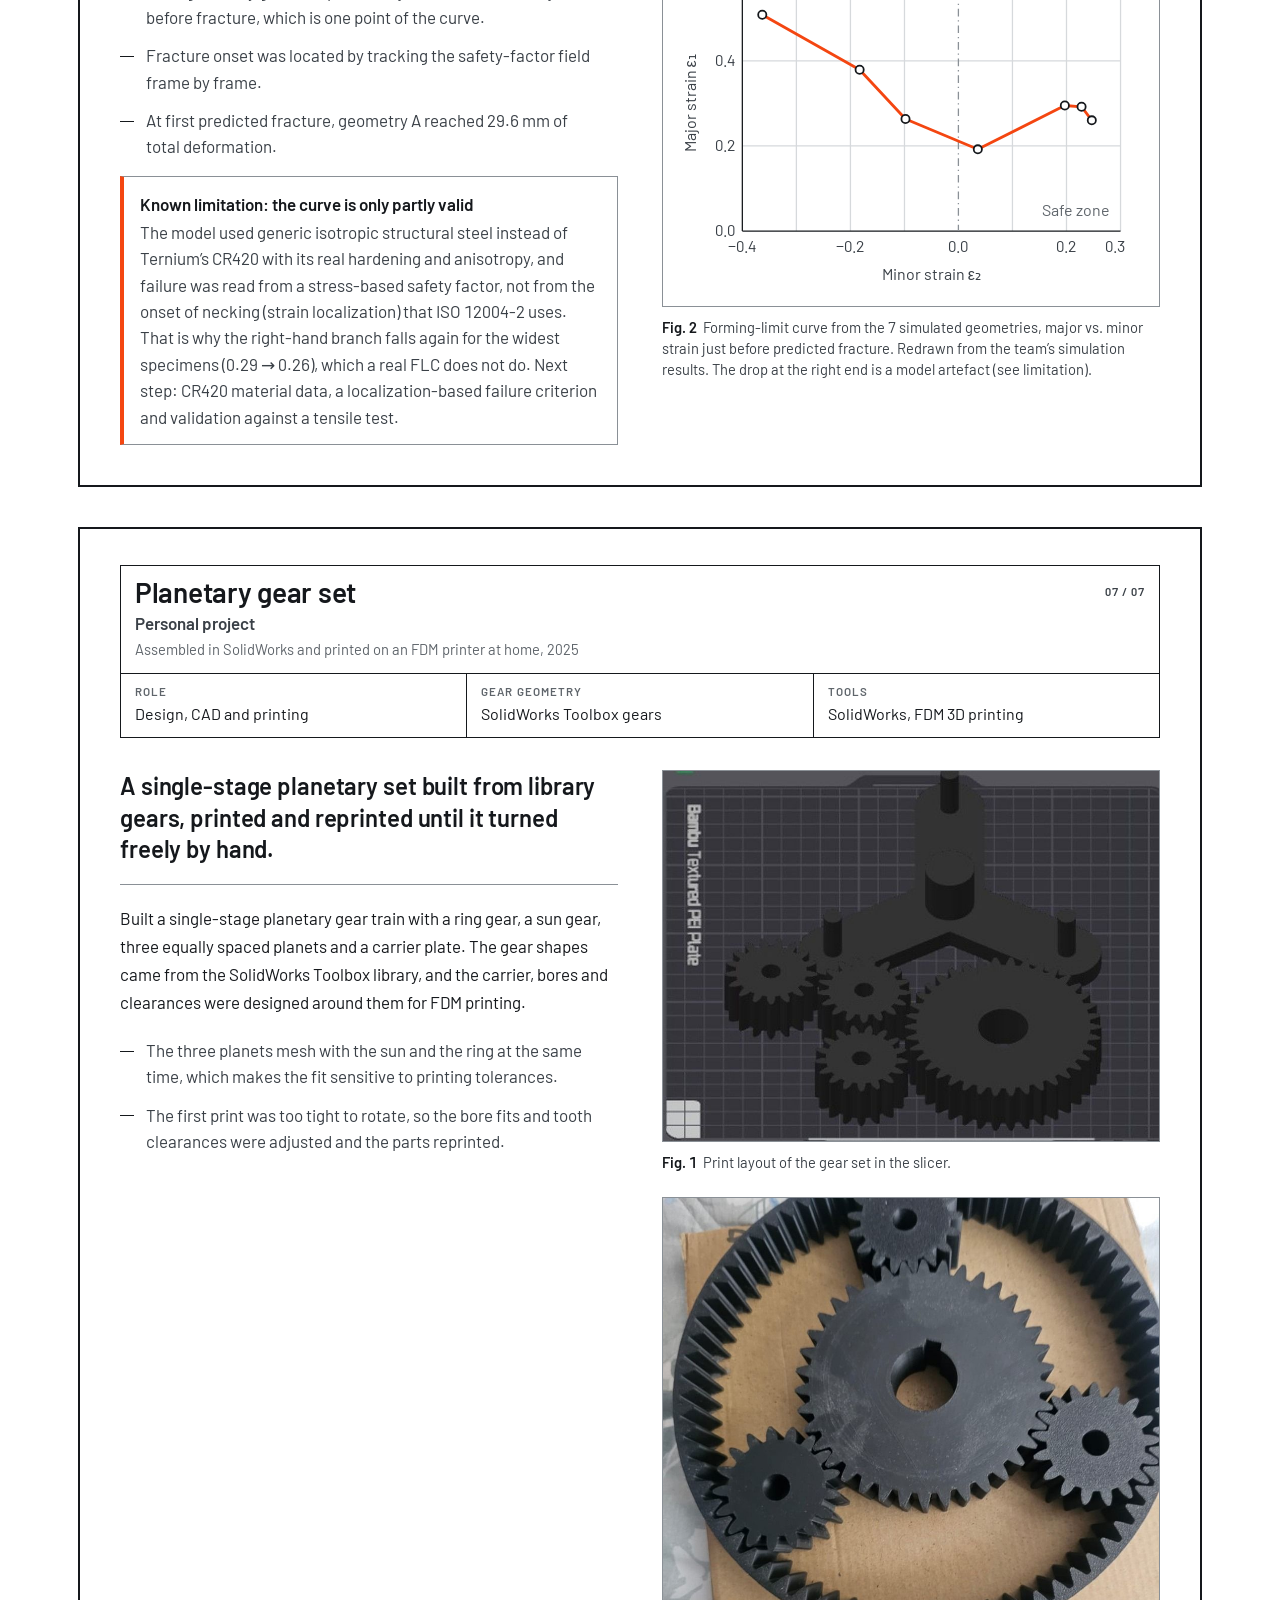
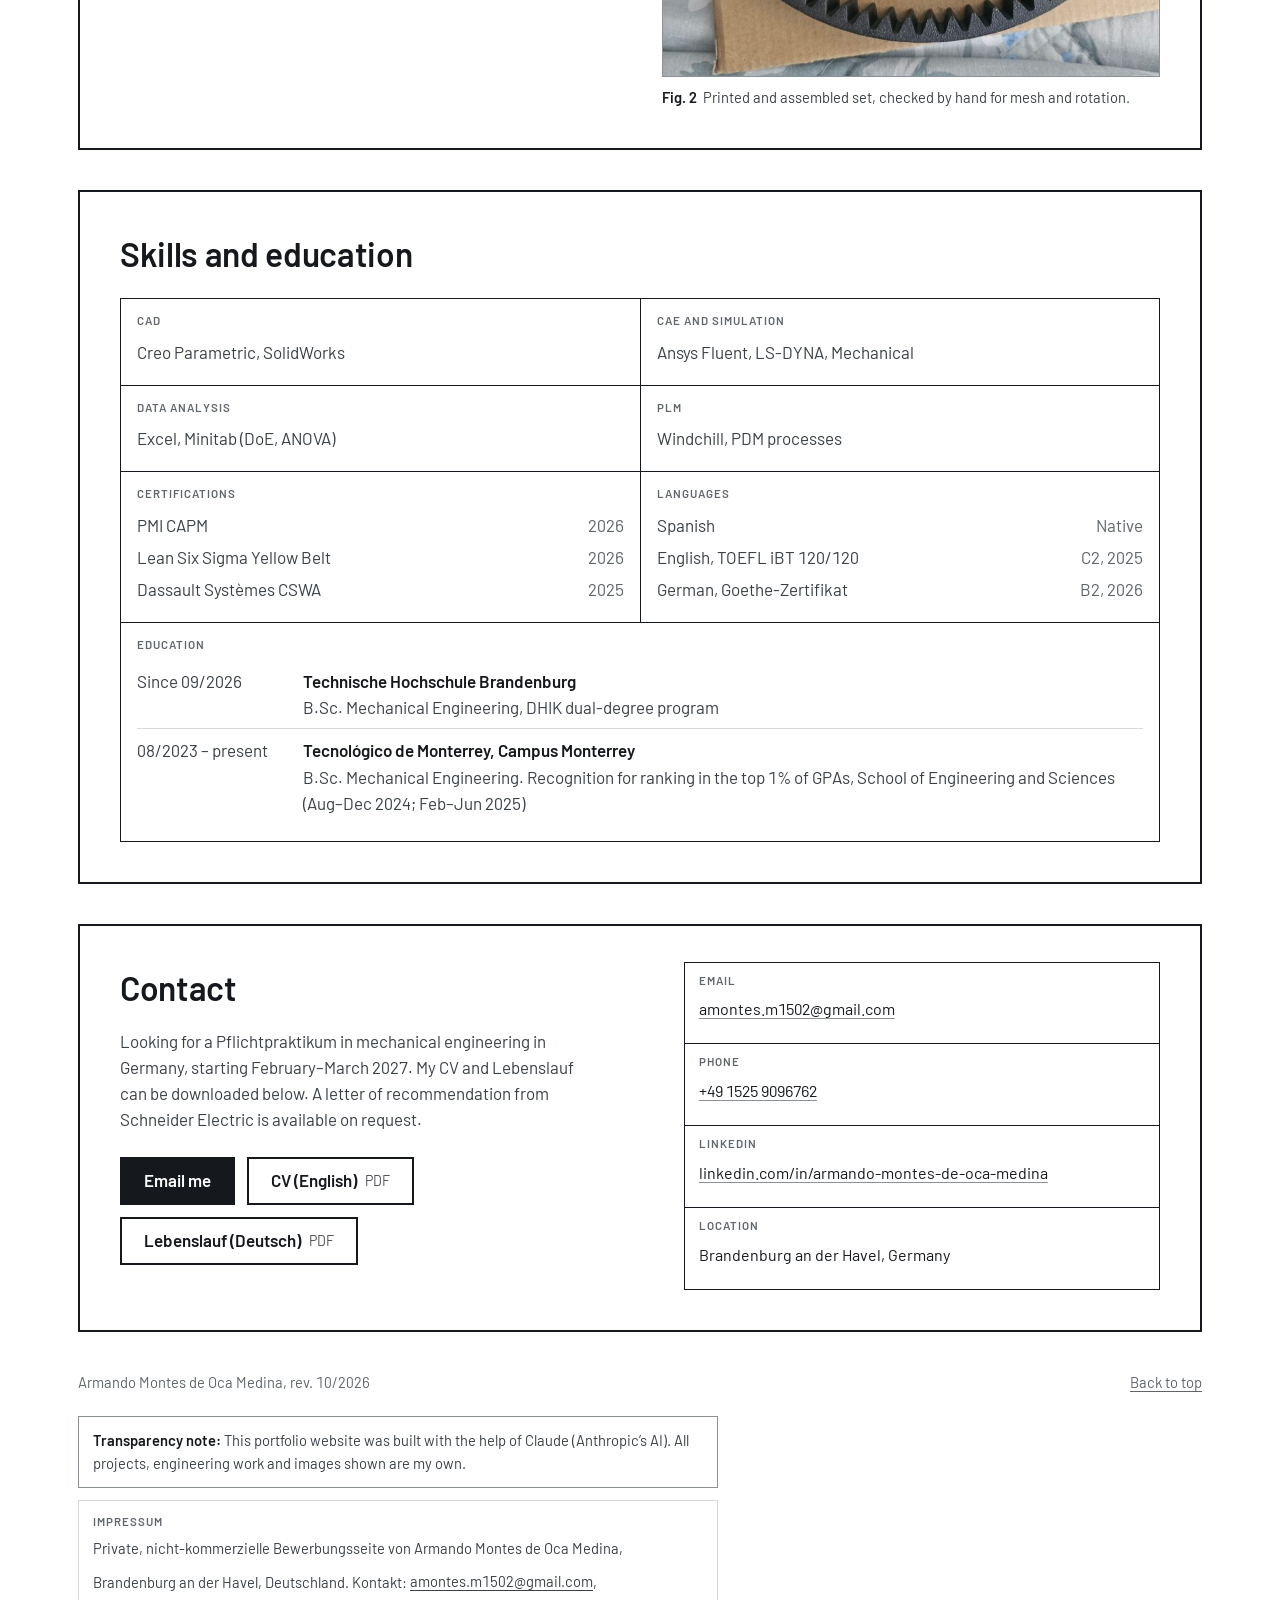
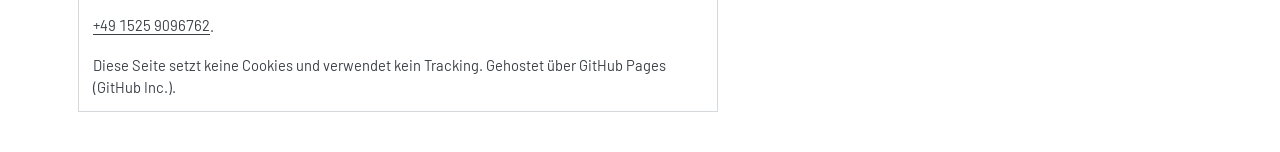
